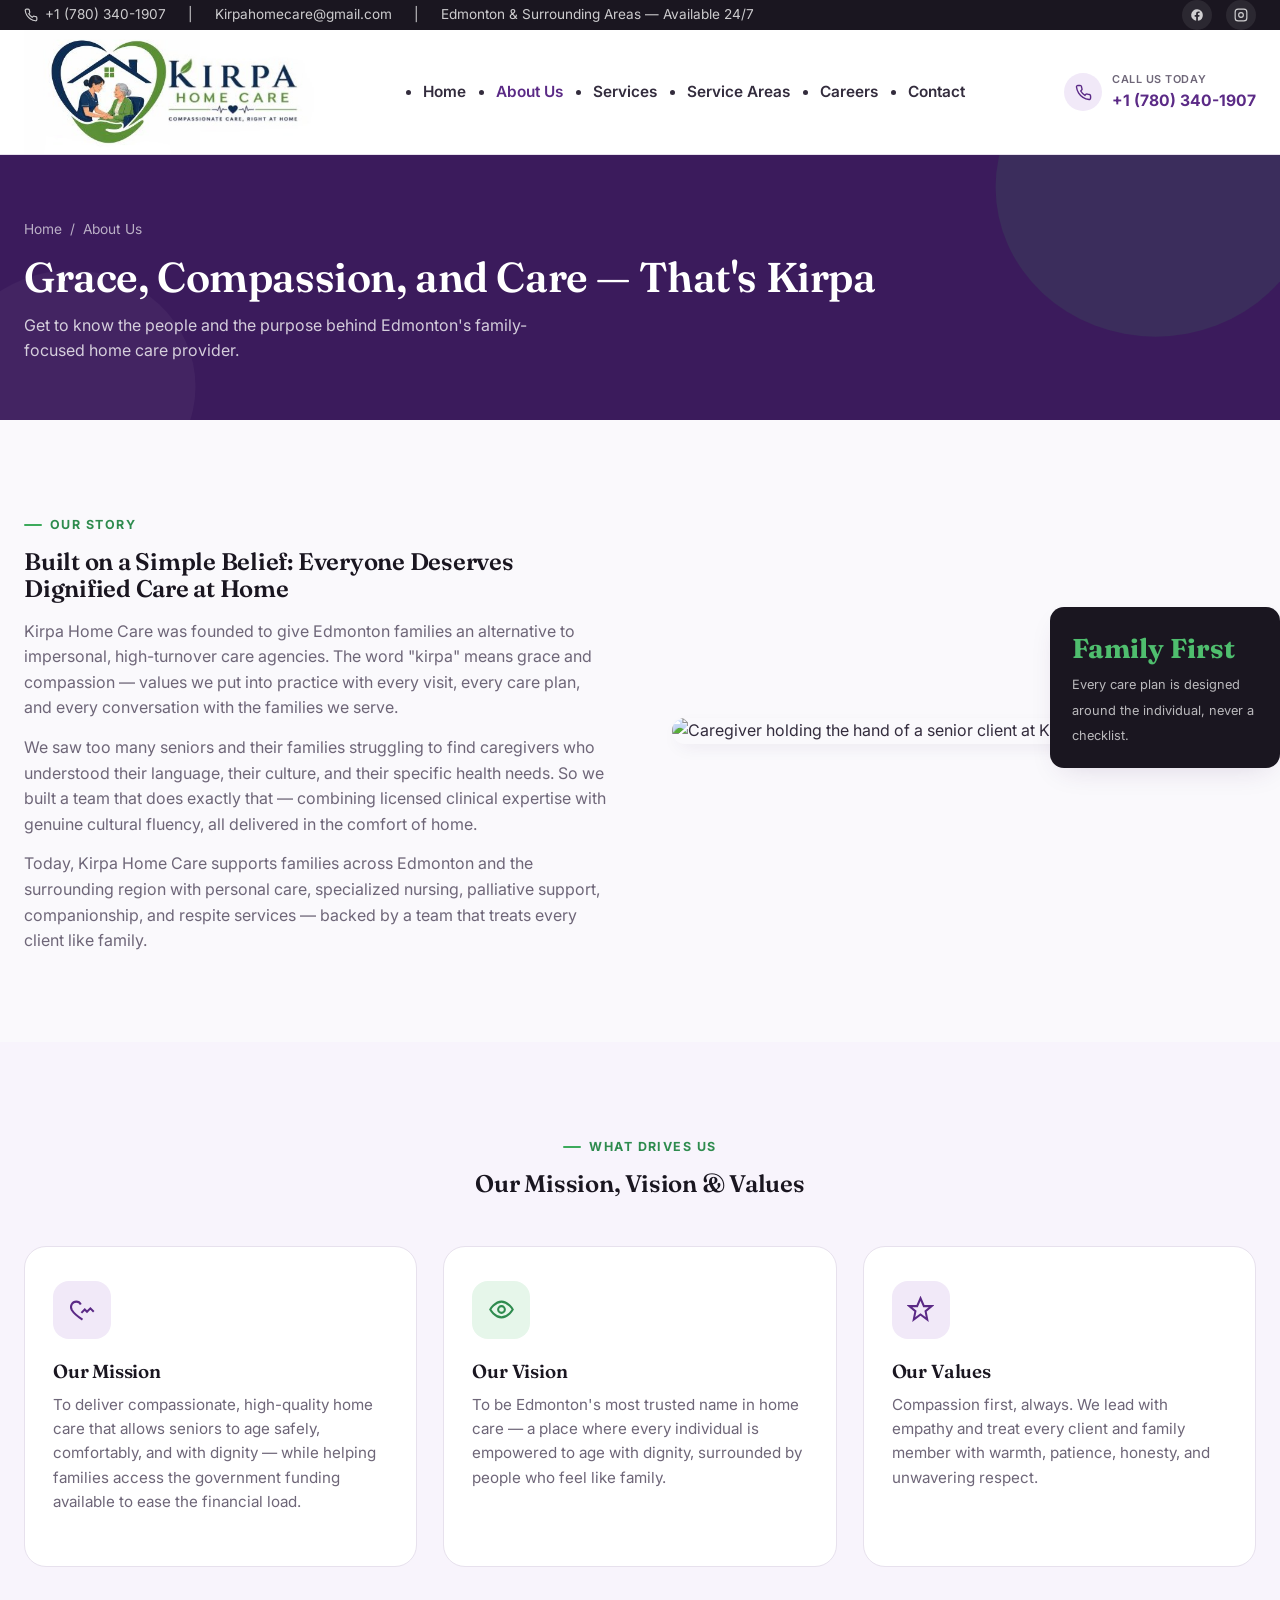
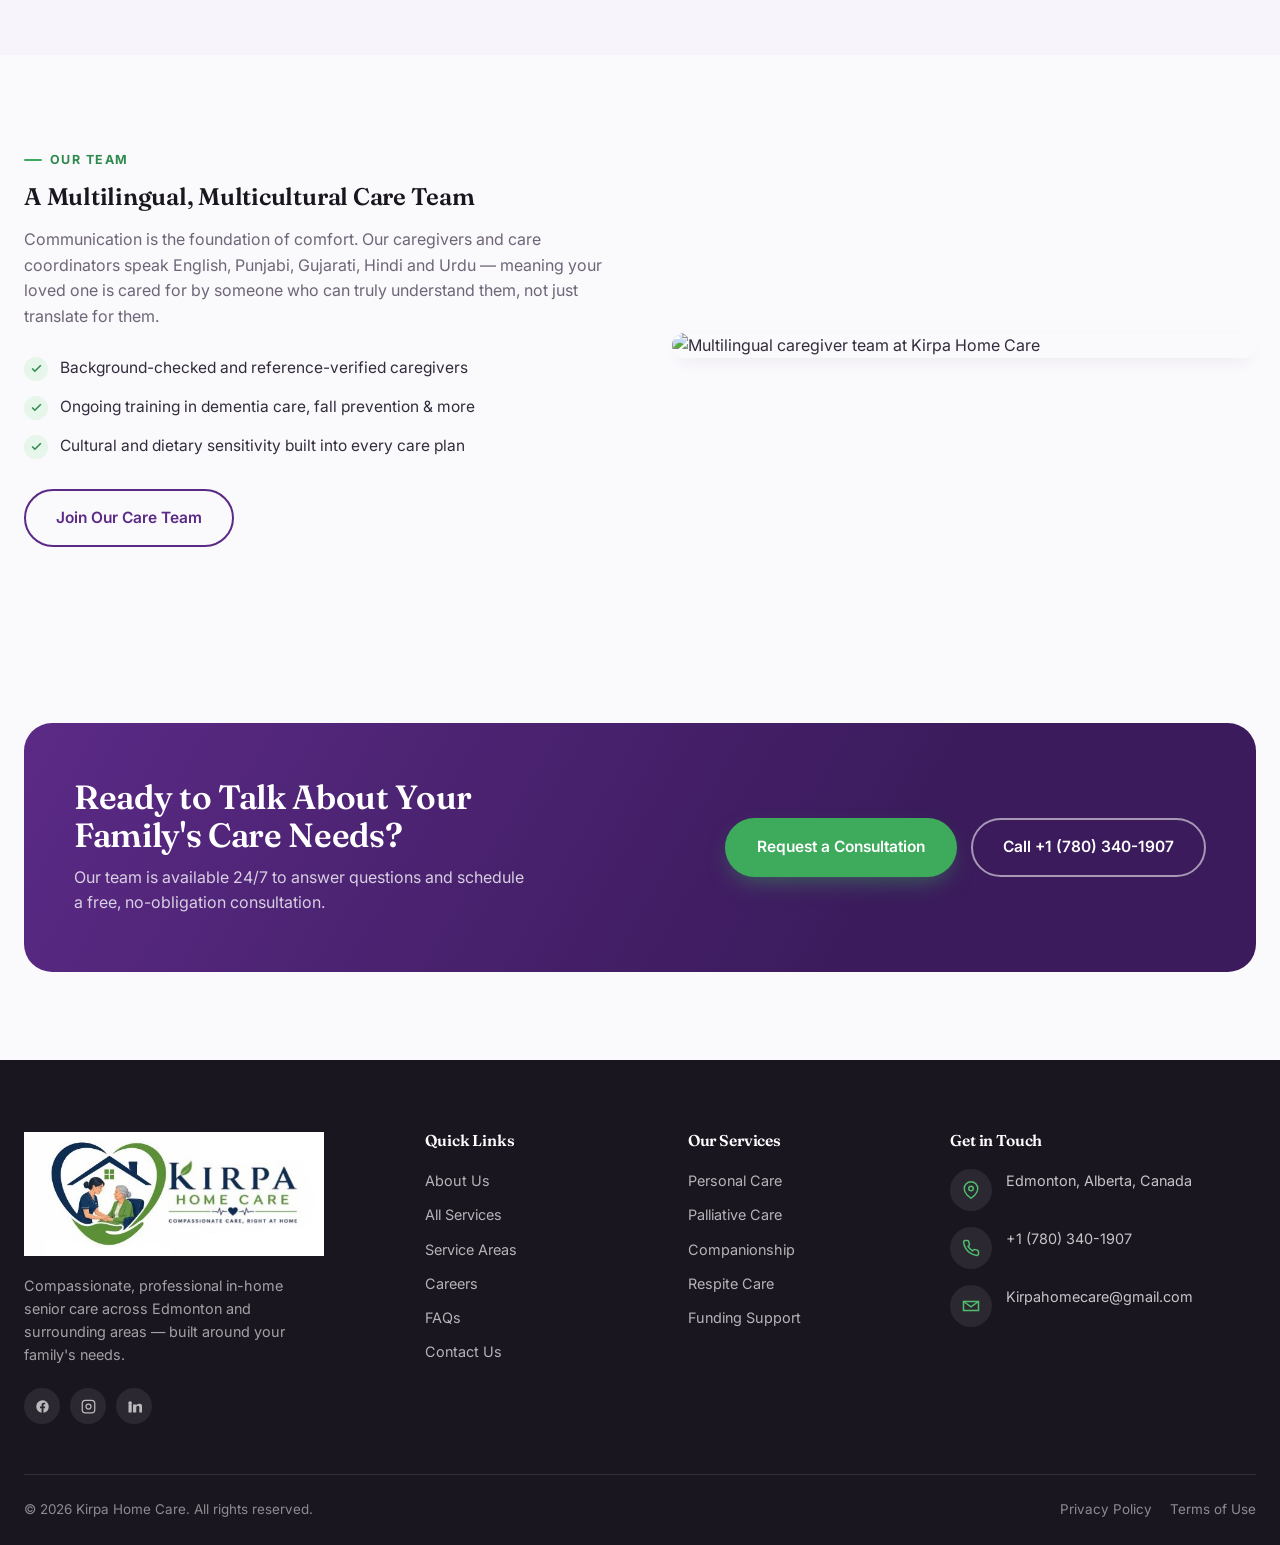
==== about.html @ e78df87a "feat: enhance SEO with Open Graph metadata, schema markup, and site configuration files across all p" ====
<!DOCTYPE html>
<html lang="en">

<head>
  <meta charset="UTF-8">
  <meta name="viewport" content="width=device-width, initial-scale=1.0">
  <title>About Kirpa Home Care | Trusted In-Home Senior Care, Edmonton AB</title>
  <meta name="description"
    content="Learn about Kirpa Home Care's mission, values, and multilingual caregiving team serving Edmonton and area seniors with compassionate, professional in-home care.">
  <link rel="canonical" href="https://www.kirpahomecare.ca/about.html">

  <!-- Open Graph / Facebook -->
  <meta property="og:type" content="website">
  <meta property="og:site_name" content="Kirpa Home Care">
  <meta property="og:locale" content="en_CA">
  <meta property="og:title" content="About Kirpa Home Care | In-Home Senior Care, Edmonton AB">
  <meta property="og:description"
    content="Learn about Kirpa Home Care's mission, values, and multilingual caregiving team serving Edmonton and area seniors with compassionate, professional in-home care.">
  <meta property="og:url" content="https://www.kirpahomecare.ca/about.html">
  <meta property="og:image" content="https://www.kirpahomecare.ca/images/Main-Logo2.jpg">

  <!-- Twitter Card -->
  <meta name="twitter:card" content="summary">
  <meta name="twitter:title" content="About Kirpa Home Care | In-Home Senior Care, Edmonton AB">
  <meta name="twitter:description"
    content="Learn about Kirpa Home Care's mission, values, and multilingual caregiving team serving Edmonton and area seniors with compassionate, professional in-home care.">
  <meta name="twitter:image" content="https://www.kirpahomecare.ca/images/Main-Logo2.jpg">

  <!-- Google Search Console Verification Placeholder:
       <meta name="google-site-verification" content="YOUR_VERIFICATION_CODE"> -->

  <!-- Google Analytics 4 (GA4) Placeholder:
       <script async src="https://www.googletagmanager.com/gtag/js?id=G-XXXXXXXXXX"></script>
       <script>
         window.dataLayer = window.dataLayer || [];
         function gtag(){dataLayer.push(arguments);}
         gtag('js', new Date());
         gtag('config', 'G-XXXXXXXXXX');
       </script> -->

  <link rel="icon" type="image/svg+xml" href="images/logo-mark.svg">
  <link rel="preconnect" href="https://fonts.googleapis.com">
  <link rel="preconnect" href="https://fonts.gstatic.com" crossorigin>
  <link
    href="https://fonts.googleapis.com/css2?family=Fraunces:opsz,wght@9..144,500;9..144,600;9..144,700&family=Inter:wght@400;500;600;700;800&display=swap"
    rel="stylesheet">
  <link rel="stylesheet" href="css/style.css">

  <!-- Schema.org Structured Data: AboutPage & BreadcrumbList -->
  <script type="application/ld+json">
  {
    "@context": "https://schema.org",
    "@graph": [
      {
        "@type": "AboutPage",
        "@id": "https://www.kirpahomecare.ca/about.html#webpage",
        "url": "https://www.kirpahomecare.ca/about.html",
        "name": "About Kirpa Home Care | In-Home Senior Care, Edmonton AB",
        "description": "Learn about Kirpa Home Care's mission, values, and multilingual caregiving team serving Edmonton and area seniors with compassionate, professional in-home care.",
        "isPartOf": {
          "@type": "WebSite",
          "@id": "https://www.kirpahomecare.ca/#website",
          "url": "https://www.kirpahomecare.ca/",
          "name": "Kirpa Home Care"
        },
        "breadcrumb": {
          "@type": "BreadcrumbList",
          "itemListElement": [
            {
              "@type": "ListItem",
              "position": 1,
              "name": "Home",
              "item": "https://www.kirpahomecare.ca/"
            },
            {
              "@type": "ListItem",
              "position": 2,
              "name": "About Us",
              "item": "https://www.kirpahomecare.ca/about.html"
            }
          ]
        }
      },
      {
        "@type": ["HomeHealthCareService", "LocalBusiness"],
        "@id": "https://www.kirpahomecare.ca/#business",
        "name": "Kirpa Home Care",
        "image": "https://www.kirpahomecare.ca/images/Main-Logo2.jpg",
        "telephone": "+1-780-340-1907",
        "email": "Kirpahomecare@gmail.com",
        "url": "https://www.kirpahomecare.ca/",
        "address": {
          "@type": "PostalAddress",
          "addressLocality": "Edmonton",
          "addressRegion": "AB",
          "addressCountry": "CA"
        },
        "areaServed": ["Edmonton","Sherwood Park","St. Albert","Spruce Grove","Leduc","Stony Plain","Beaumont","Fort Saskatchewan"]
      }
    ]
  }
  </script>
</head>

<body>

  <div class="topbar">
    <div class="container">
      <div class="topbar-left">
        <a href="tel:+17803401907"><svg width="14" height="14" viewBox="0 0 24 24" fill="none" stroke="currentColor"
            stroke-width="2">
            <path
              d="M22 16.92v3a2 2 0 01-2.18 2 19.79 19.79 0 01-8.63-3.07 19.5 19.5 0 01-6-6 19.79 19.79 0 01-3.07-8.67A2 2 0 014.11 2h3a2 2 0 012 1.72c.127.96.361 1.903.7 2.81a2 2 0 01-.45 2.11L8.09 9.91a16 16 0 006 6l1.27-1.27a2 2 0 012.11-.45c.907.339 1.85.573 2.81.7A2 2 0 0122 16.92z" />
          </svg>+1 (780) 340-1907</a>
        <span class="sep">|</span>
        <a href="mailto:Kirpahomecare@gmail.com">Kirpahomecare@gmail.com</a>
        <span class="sep">|</span>
        <span>Edmonton &amp; Surrounding Areas — Available 24/7</span>
      </div>
      <div class="topbar-right">
        <a href="#" aria-label="Facebook"><svg width="14" height="14" viewBox="0 0 24 24" fill="currentColor">
            <path
              d="M22 12a10 10 0 10-11.5 9.95v-7.04H8v-2.91h2.5V9.8c0-2.47 1.47-3.83 3.72-3.83 1.08 0 2.21.19 2.21.19v2.43h-1.24c-1.23 0-1.61.76-1.61 1.55v1.86h2.74l-.44 2.91h-2.3v7.04A10 10 0 0022 12z" />
          </svg></a>
        <a href="#" aria-label="Instagram"><svg width="14" height="14" viewBox="0 0 24 24" fill="none"
            stroke="currentColor" stroke-width="2">
            <rect x="2" y="2" width="20" height="20" rx="5" />
            <circle cx="12" cy="12" r="4" />
          </svg></a>
      </div>
    </div>
  </div>

  <header class="site-header">
    <div class="container nav-row">
      <a href="index.html" class="brand">
        <img src="images/Main-Logo2.jpg" alt="Kirpa Home Care logo" class="brand-mark">
        <!-- <span class="brand-text"><span class="name">Kirpa <span>Home Care</span></span><span class="tag">Edmonton, Alberta</span></span> -->
      </a>
      <nav class="nav-main" aria-label="Primary">
        <ul>
          <li><a href="index.html">Home</a></li>
          <li><a href="about.html" class="active">About Us</a></li>
          <li class="has-dropdown">
            <a href="services.html">Services</a>
            <div class="dropdown">
              <a href="service-personal-care.html">Personal Care</a>
              <a href="service-palliative-care.html">Palliative Care</a>
              <a href="service-companionship.html">Companionship Care</a>
              <a href="service-respite-care.html">Respite Care</a>
              <a href="service-funding-support.html">Funding &amp; Subsidy Support</a>
            </div>
          </li>
          <li><a href="service-areas.html">Service Areas</a></li>
          <li><a href="careers.html">Careers</a></li>
          <li><a href="contact.html">Contact</a></li>
        </ul>
      </nav>
      <div class="nav-cta">
        <a href="tel:+17803401907" class="nav-phone"><span class="ico"><svg viewBox="0 0 24 24" fill="none"
              stroke="currentColor" stroke-width="2">
              <path
                d="M22 16.92v3a2 2 0 01-2.18 2 19.79 19.79 0 01-8.63-3.07 19.5 19.5 0 01-6-6 19.79 19.79 0 01-3.07-8.67A2 2 0 014.11 2h3a2 2 0 012 1.72c.127.96.361 1.903.7 2.81a2 2 0 01-.45 2.11L8.09 9.91a16 16 0 006 6l1.27-1.27a2 2 0 012.11-.45c.907.339 1.85.573 2.81.7A2 2 0 0122 16.92z" />
            </svg></span><span class="lbl"><small>Call us today</small>+1 (780) 340-1907</span></a>
        <a href="contact.html" class="btn btn-primary btn-sm">Get Started</a>
        <button class="menu-toggle" aria-label="Open menu"><svg viewBox="0 0 24 24" fill="none" stroke="currentColor"
            stroke-width="2">
            <line x1="3" y1="6" x2="21" y2="6" />
            <line x1="3" y1="12" x2="21" y2="12" />
            <line x1="3" y1="18" x2="21" y2="18" />
          </svg></button>
      </div>
    </div>
  </header>

  <div class="mobile-drawer">
    <div class="panel">
      <div class="drawer-top">
        <img src="images/logo-mark.svg" alt="" style="width:42px;height:42px;">
        <button class="close-btn" aria-label="Close menu"><svg viewBox="0 0 24 24" fill="none" stroke="currentColor"
            stroke-width="2">
            <line x1="18" y1="6" x2="6" y2="18" />
            <line x1="6" y1="6" x2="18" y2="18" />
          </svg></button>
      </div>
      <nav>
        <ul>
          <li><a href="index.html">Home</a></li>
          <li><a href="about.html">About Us</a></li>
          <li><a href="services.html">Services</a></li>
          <li class="sub-list">
            <a href="service-personal-care.html">— Personal Care</a>
            <a href="service-palliative-care.html">— Palliative Care</a>
            <a href="service-companionship.html">— Companionship Care</a>
            <a href="service-respite-care.html">— Respite Care</a>
            <a href="service-funding-support.html">— Funding &amp; Subsidy Support</a>
          </li>
          <li><a href="service-areas.html">Service Areas</a></li>
          <li><a href="careers.html">Careers</a></li>
          <li><a href="contact.html">Contact</a></li>
        </ul>
      </nav>
      <div class="drawer-cta">
        <a href="tel:+17803401907" class="btn btn-primary btn-block">Call +1 (780) 340-1907</a>
        <a href="contact.html" class="btn btn-outline-purple btn-block">Request Care</a>
      </div>
    </div>
  </div>

  <section class="page-header">
    <svg style="position:absolute;inset:0;width:100%;height:100%;z-index:1;" viewBox="0 0 1440 320"
      preserveAspectRatio="none" xmlns="http://www.w3.org/2000/svg">
      <circle cx="1300" cy="40" r="180" fill="#3DAA5C" opacity="0.12" />
      <circle cx="80" cy="280" r="140" fill="#FFFFFF" opacity="0.04" />
    </svg>
    <div class="container">
      <div class="breadcrumb"><a href="index.html">Home</a><span>/</span><span>About Us</span></div>
      <h1>Grace, Compassion, and Care — That's Kirpa</h1>
      <p>Get to know the people and the purpose behind Edmonton's family-focused home care provider.</p>
    </div>
  </section>

  <section>
    <div class="container">
      <div class="split">
        <div class="reveal">
          <span class="eyebrow">Our Story</span>
          <h2>Built on a Simple Belief: Everyone Deserves Dignified Care at Home</h2>
          <p style="color:var(--ink-500); margin-top:16px;">Kirpa Home Care was founded to give Edmonton families an
            alternative to impersonal, high-turnover care agencies. The word "kirpa" means grace and compassion — values
            we put into practice with every visit, every care plan, and every conversation with the families we serve.
          </p>
          <p style="color:var(--ink-500); margin-top:14px;">We saw too many seniors and their families struggling to
            find caregivers who understood their language, their culture, and their specific health needs. So we built a
            team that does exactly that — combining licensed clinical expertise with genuine cultural fluency, all
            delivered in the comfort of home.</p>
          <p style="color:var(--ink-500); margin-top:14px;">Today, Kirpa Home Care supports families across Edmonton and
            the surrounding region with personal care, specialized nursing, palliative support, companionship, and
            respite services — backed by a team that treats every client like family.</p>
        </div>
        <div class="split-art reveal">
          <img src="https://images.unsplash.com/photo-1739932885175-5fdaa1bd5989?q=80&w=900&auto=format&fit=crop"
            alt="Caregiver holding the hand of a senior client at Kirpa Home Care">
          <div class="float-card">
            <strong>Family First</strong>
            <span>Every care plan is designed around the individual, never a checklist.</span>
          </div>
        </div>
      </div>
    </div>
  </section>

  <section class="bg-light">
    <div class="container">
      <div class="section-head center reveal">
        <span class="eyebrow" style="justify-content:center;">What Drives Us</span>
        <h2>Our Mission, Vision &amp; Values</h2>
      </div>
      <div class="services-grid">
        <div class="service-card reveal">
          <div class="icon-wrap"><svg viewBox="0 0 24 24" fill="none" stroke="currentColor" stroke-width="1.8">
              <path d="M12 21s-7-4.35-9.5-8.5C.5 8.5 3 5 6.5 5c2 0 3.5 1.5 4 2.5" />
              <path d="M22 14l-3-3-3 3-2-2-3 3" />
            </svg></div>
          <h3>Our Mission</h3>
          <p>To deliver compassionate, high-quality home care that allows seniors to age safely, comfortably, and with
            dignity — while helping families access the government funding available to ease the financial load.</p>
        </div>
        <div class="service-card reveal">
          <div class="icon-wrap"><svg viewBox="0 0 24 24" fill="none" stroke="currentColor" stroke-width="1.8">
              <circle cx="12" cy="12" r="3" />
              <path d="M2 12s4-7 10-7 10 7 10 7-4 7-10 7-10-7-10-7z" />
            </svg></div>
          <h3>Our Vision</h3>
          <p>To be Edmonton's most trusted name in home care — a place where every individual is empowered to age with
            dignity, surrounded by people who feel like family.</p>
        </div>
        <div class="service-card reveal">
          <div class="icon-wrap"><svg viewBox="0 0 24 24" fill="none" stroke="currentColor" stroke-width="1.8">
              <path d="M12 2l3 7h7l-5.5 4.5L18 21l-6-4.5L6 21l1.5-7.5L2 9h7z" />
            </svg></div>
          <h3>Our Values</h3>
          <p>Compassion first, always. We lead with empathy and treat every client and family member with warmth,
            patience, honesty, and unwavering respect.</p>
        </div>
      </div>
    </div>
  </section>

  <section>
    <div class="container">
      <div class="split reverse">
        <div class="split-art reveal">
          <img src="https://images.unsplash.com/photo-1576091160550-2173dba999ef?q=80&w=900&auto=format&fit=crop"
            alt="Multilingual caregiver team at Kirpa Home Care">
        </div>
        <div class="reveal">
          <span class="eyebrow">Our Team</span>
          <h2>A Multilingual, Multicultural Care Team</h2>
          <p style="color:var(--ink-500); margin-top:16px;">Communication is the foundation of comfort. Our caregivers
            and care coordinators speak English, Punjabi, Gujarati, Hindi and Urdu — meaning your loved one is cared for
            by
            someone who can truly understand them, not just translate for them.</p>
          <ul class="check-list">
            <li><span class="tick"><svg viewBox="0 0 24 24" fill="none" stroke="currentColor" stroke-width="3">
                  <polyline points="20 6 9 17 4 12" />
                </svg></span>Background-checked and reference-verified caregivers</li>
            <li><span class="tick"><svg viewBox="0 0 24 24" fill="none" stroke="currentColor" stroke-width="3">
                  <polyline points="20 6 9 17 4 12" />
                </svg></span>Ongoing training in dementia care, fall prevention &amp; more</li>
            <li><span class="tick"><svg viewBox="0 0 24 24" fill="none" stroke="currentColor" stroke-width="3">
                  <polyline points="20 6 9 17 4 12" />
                </svg></span>Cultural and dietary sensitivity built into every care plan</li>
          </ul>
          <a href="careers.html" class="btn btn-outline-purple">Join Our Care Team</a>
        </div>
      </div>
    </div>
  </section>

  <section>
    <div class="container">
      <div class="cta-banner reveal">
        <div>
          <h2>Ready to Talk About Your Family's Care Needs?</h2>
          <p>Our team is available 24/7 to answer questions and schedule a free, no-obligation consultation.</p>
        </div>
        <div class="cta-actions">
          <a href="contact.html" class="btn btn-primary">Request a Consultation</a>
          <a href="tel:+17803401907" class="btn btn-secondary">Call +1 (780) 340-1907</a>
        </div>
      </div>
    </div>
  </section>

  <footer class="site-footer">
    <div class="container">
      <div class="footer-top">
        <div class="footer-brand">
          <a href="index.html" class="brand">
            <img src="images/Main-Logo2.jpg" alt="Kirpa Home Care logo" class="brand-mark">
            <!--<span class="brand-text">
              <span class="name">Kirpa Home Care</span>
              <span class="tag">Edmonton, Alberta</span>
            </span>-->
          </a>
          <p>Compassionate, professional in-home senior care across Edmonton and surrounding areas — built around your
            family's needs.</p>
          <div class="footer-social">
            <a href="#" aria-label="Facebook"><svg viewBox="0 0 24 24" fill="currentColor">
                <path
                  d="M22 12a10 10 0 10-11.5 9.95v-7.04H8v-2.91h2.5V9.8c0-2.47 1.47-3.83 3.72-3.83 1.08 0 2.21.19 2.21.19v2.43h-1.24c-1.23 0-1.61.76-1.61 1.55v1.86h2.74l-.44 2.91h-2.3v7.04A10 10 0 0022 12z" />
              </svg></a>
            <a href="#" aria-label="Instagram"><svg viewBox="0 0 24 24" fill="none" stroke="currentColor"
                stroke-width="2">
                <rect x="2" y="2" width="20" height="20" rx="5" />
                <circle cx="12" cy="12" r="4" />
              </svg></a>
            <a href="#" aria-label="LinkedIn"><svg viewBox="0 0 24 24" fill="currentColor">
                <path
                  d="M4.98 3.5C3.34 3.5 2 4.84 2 6.48c0 1.63 1.34 2.97 2.98 2.97 1.65 0 2.98-1.34 2.98-2.97C7.96 4.84 6.63 3.5 4.98 3.5zM2.4 21.5h5.16V8.98H2.4V21.5zM9.66 8.98v12.52h5.16v-6.94c0-1.83.35-3.6 2.62-3.6 2.24 0 2.27 2.1 2.27 3.71v6.83H25V14.1c0-4.48-2.4-6.57-5.62-6.57-2.59 0-3.75 1.43-4.4 2.43h-.06V8.98H9.66z" />
              </svg></a>
          </div>
        </div>
        <div>
          <h4>Quick Links</h4>
          <div class="footer-links">
            <a href="about.html">About Us</a>
            <a href="services.html">All Services</a>
            <a href="service-areas.html">Service Areas</a>
            <a href="careers.html">Careers</a>
            <a href="faq.html">FAQs</a>
            <a href="contact.html">Contact Us</a>
          </div>
        </div>
        <div>
          <h4>Our Services</h4>
          <div class="footer-links">
            <a href="service-personal-care.html">Personal Care</a>
            <a href="service-palliative-care.html">Palliative Care</a>
            <a href="service-companionship.html">Companionship</a>
            <a href="service-respite-care.html">Respite Care</a>
            <a href="service-funding-support.html">Funding Support</a>
          </div>
        </div>
        <div class="footer-contact">
          <h4>Get in Touch</h4>
          <div class="contact-row"><span class="icon-circle"><svg viewBox="0 0 24 24" fill="none" stroke="currentColor"
                stroke-width="2">
                <path d="M21 10c0 7-9 13-9 13s-9-6-9-13a9 9 0 0118 0z" />
                <circle cx="12" cy="10" r="3" />
              </svg></span><span>Edmonton, Alberta, Canada</span></div>
          <div class="contact-row"><span class="icon-circle"><svg viewBox="0 0 24 24" fill="none" stroke="currentColor"
                stroke-width="2">
                <path
                  d="M22 16.92v3a2 2 0 01-2.18 2 19.79 19.79 0 01-8.63-3.07 19.5 19.5 0 01-6-6 19.79 19.79 0 01-3.07-8.67A2 2 0 014.11 2h3a2 2 0 012 1.72c.127.96.361 1.903.7 2.81a2 2 0 01-.45 2.11L8.09 9.91a16 16 0 006 6l1.27-1.27a2 2 0 012.11-.45c.907.339 1.85.573 2.81.7A2 2 0 0122 16.92z" />
              </svg></span><a href="tel:+17803401907">+1 (780) 340-1907</a></div>
          <div class="contact-row"><span class="icon-circle"><svg viewBox="0 0 24 24" fill="none" stroke="currentColor"
                stroke-width="2">
                <path d="M22 6l-10 7L2 6" />
                <path d="M2 6h20v12H2z" />
              </svg></span><a href="mailto:Kirpahomecare@gmail.com">Kirpahomecare@gmail.com</a></div>
        </div>
      </div>
      <div class="footer-bottom">
        <span>&copy; <span id="year">2026</span> Kirpa Home Care. All rights reserved.</span>
        <div class="footer-legal"><a href="privacy-policy.html">Privacy Policy</a><a href="terms.html">Terms of Use</a>
        </div>
      </div>
    </div>
  </footer>

  <a href="tel:+17803401907" class="mobile-call-bar"><svg viewBox="0 0 24 24" fill="none" stroke="currentColor"
      stroke-width="2">
      <path
        d="M22 16.92v3a2 2 0 01-2.18 2 19.79 19.79 0 01-8.63-3.07 19.5 19.5 0 01-6-6 19.79 19.79 0 01-3.07-8.67A2 2 0 014.11 2h3a2 2 0 012 1.72c.127.96.361 1.903.7 2.81a2 2 0 01-.45 2.11L8.09 9.91a16 16 0 006 6l1.27-1.27a2 2 0 012.11-.45c.907.339 1.85.573 2.81.7A2 2 0 0122 16.92z" />
    </svg>Call Now: +1 (780) 340-1907</a>

  <script src="js/main.js"></script>
</body>

</html>
---- css/style.css ----
/* =========================================================
   KIRPA HOME CARE — Stylesheet
   Brand: Purple / Green / Black / White
   Display face: Fraunces (warm serif) | Body: Inter
   ========================================================= */

:root{
  /* Brand colors */
  --purple-900:#3B1B5C;
  --purple-700:#5B2A86;
  --purple-600:#6E3AA0;
  --purple-100:#F1E9F8;
  --purple-50:#F8F4FC;

  --green-700:#2E8B4E;
  --green-600:#3DAA5C;
  --green-500:#4FBE6E;
  --green-100:#E6F6EA;

  --ink-900:#1A1620;
  --ink-700:#332C3D;
  --ink-500:#6E6678;
  --ink-300:#A39CAE;

  --white:#FFFFFF;
  --off-white:#FAF9FC;
  --line:#E7E1ED;

  --radius-lg:22px;
  --radius-md:14px;
  --radius-sm:8px;

  --shadow-soft:0 10px 30px -12px rgba(59,27,92,0.18);
  --shadow-card:0 6px 20px -8px rgba(59,27,92,0.14);

  --maxw:1180px;
}

/* ---------- Reset ---------- */
*,*::before,*::after{box-sizing:border-box;}
html{scroll-behavior:smooth;}
body{margin:0;}
img{max-width:100%;display:block;}
a{color:inherit;text-decoration:none;}
ul{margin:0;padding:0;}
button{font-family:inherit;cursor:pointer;}
h1,h2,h3,h4,p{margin:0;}

/* ---------- Base ---------- */
body{
  font-family:'Inter',system-ui,-apple-system,sans-serif;
  color:var(--ink-700);
  background:var(--off-white);
  -webkit-font-smoothing:antialiased;
  line-height:1.6;
}

h1,h2,h3,h4,.font-display{
  font-family:'Fraunces',Georgia,serif;
  color:var(--ink-900);
  font-weight:600;
  letter-spacing:-0.01em;
  line-height:1.12;
}

.eyebrow{
  display:inline-flex;
  align-items:center;
  gap:8px;
  font-size:0.78rem;
  font-weight:700;
  letter-spacing:0.12em;
  text-transform:uppercase;
  color:var(--green-700);
  margin-bottom:14px;
}
.eyebrow::before{
  content:"";
  width:18px;height:2px;
  background:var(--green-600);
  border-radius:2px;
}

.container{
  /* max-width:var(--maxw); */
  margin:0 auto;
  padding:0 24px !important;
}

section{padding:88px 0;}
@media (max-width:768px){ section{padding:60px 0;} }

.section-head{
  max-width:640px;
  margin-bottom:48px;
}
.section-head.center{margin-inline:auto;text-align:center;}

a:focus-visible,button:focus-visible,input:focus-visible,textarea:focus-visible,select:focus-visible{
  outline:3px solid var(--green-500);
  outline-offset:2px;
}

@media (prefers-reduced-motion: reduce){
  *{animation-duration:0.001ms !important; animation-iteration-count:1 !important; transition-duration:0.001ms !important; scroll-behavior:auto !important;}
}

/* ---------- Buttons ---------- */
.btn{
  display:inline-flex;
  align-items:center;
  justify-content:center;
  gap:10px;
  padding:15px 30px;
  border-radius:999px;
  font-weight:600;
  font-size:0.97rem;
  border:2px solid transparent;
  transition:transform .18s ease, box-shadow .18s ease, background .18s ease, color .18s ease;
  white-space:nowrap;
}
.btn-primary{
  background:var(--green-600);
  color:var(--white);
  box-shadow:0 10px 24px -8px rgba(61,170,92,0.55);
}
.nav-cta .btn-primary {
   display: none;
}
.btn-primary:hover{background:var(--green-700); transform:translateY(-2px);}
.btn-secondary{
  background:transparent;
  border-color:rgba(255,255,255,0.55);
  color:var(--white);
}
.btn-secondary:hover{background:rgba(255,255,255,0.12); border-color:var(--white);}
.btn-outline-purple{
  background:transparent;
  border-color:var(--purple-700);
  color:var(--purple-700);
}
.btn-outline-purple:hover{background:var(--purple-700); color:var(--white);}
.btn-dark{
  background:var(--ink-900);
  color:var(--white);
}
.btn-dark:hover{background:var(--purple-900);}
.btn-block{width:100%;}
.btn-sm{padding:10px 20px;font-size:0.88rem;}

/* ---------- Top utility bar ---------- */
.topbar{
  background:var(--ink-900);
  color:rgba(255,255,255,0.78);
  font-size:0.85rem;
}
.topbar .container{
  display:flex;
  align-items:center;
  justify-content:space-between;
  padding-top:9px;
  padding-bottom:9px;
  gap:16px;
}
.topbar-left{display:flex;gap:22px;align-items:center;flex-wrap:wrap;}
.topbar-left a{display:inline-flex;align-items:center;gap:7px;}
.topbar-left a:hover{color:var(--green-500);}
.topbar-right{display:flex;gap:14px;align-items:center;}
.topbar-right a{
  width:30px;height:30px;border-radius:50%;
  background:rgba(255,255,255,0.08);
  display:flex;align-items:center;justify-content:center;
  transition:background .18s ease;
}
.topbar-right a:hover{background:var(--green-600);}
.topbar-right svg{width:14px;height:14px;}
@media (max-width:760px){
  .topbar-left span.sep{display:none;}
  .topbar .container{flex-wrap:wrap; justify-content:center; text-align:center;}
}

/* ---------- Header / Nav ---------- */
.site-header{
  background:var(--white);
  position:sticky;
  top:0;
  z-index:500;
  box-shadow:0 1px 0 var(--line);
}
.nav-row{
  display:flex;
  align-items:center;
  justify-content:space-between;
  padding:14px 0;
  gap:24px;
}
.brand{
  display:flex;
  align-items:center;
  gap:11px;
}
.brand-mark{width:300px;height:auto;flex-shrink:0;}
@media (max-width:680px){
.brand-mark{width:180px;height:auto;flex-shrink:0;}
}
.brand-text{display:flex; flex-direction:column; line-height:1.1;}
.brand-text .name{
  font-family:'Fraunces',serif;
  font-weight:700;
  font-size:1.32rem;
  color:var(--ink-900);
}
.brand-text .name span{color:var(--green-600);}
.brand-text .tag{
  font-size:0.66rem;
  letter-spacing:0.1em;
  text-transform:uppercase;
  color:var(--ink-500);
  font-weight:600;
}

.nav-main{display:flex; align-items:center; gap:34px;}
.nav-main ul{display:flex; gap:30px; align-items:center;}
.nav-main a{
  font-weight:600;
  font-size:0.96rem;
  color:var(--ink-700);
  position:relative;
  padding:6px 0;
}
.nav-main a:hover, .nav-main a.active{color:var(--purple-700);}
.nav-main li.has-dropdown{position:relative;}
.dropdown{
  position:absolute;
  top:calc(100% + 14px);
  left:-18px;
  background:var(--white);
  border-radius:var(--radius-md);
  box-shadow:var(--shadow-soft);
  border:1px solid var(--line);
  min-width:240px;
  padding:10px;
  opacity:0;
  visibility:hidden;
  transform:translateY(8px);
  transition:opacity .18s ease, transform .18s ease, visibility .18s ease;
}
li.has-dropdown:hover .dropdown,
li.has-dropdown:focus-within .dropdown{
  opacity:1; visibility:visible; transform:translateY(0);
}
.dropdown a{
  display:block;
  padding:10px 12px;
  border-radius:8px;
  font-weight:500;
  font-size:0.92rem;
}
.dropdown a:hover{background:var(--purple-50); color:var(--purple-700);}

.nav-cta{display:flex; align-items:center; gap:14px;}
.nav-phone{
  display:flex; align-items:center; gap:10px;
  font-weight:700; color:var(--purple-700);
  font-size:0.98rem;
}
.nav-phone .ico{
  width:38px;height:38px;border-radius:50%;
  background:var(--purple-100);
  display:flex;align-items:center;justify-content:center;
  flex-shrink:0;
}
.nav-phone .ico svg{width:17px;height:17px;color:var(--purple-700);}
.nav-phone small{display:block;font-size:0.68rem;color:var(--ink-500);font-weight:600;text-transform:uppercase;letter-spacing:.05em;}

.menu-toggle{
  display:none;
  width:44px;height:44px;
  border:1px solid var(--line);
  border-radius:10px;
  background:var(--white);
  align-items:center;justify-content:center;
}
.menu-toggle svg{width:20px;height:20px;}

@media (max-width:1080px){
  .nav-main{display:none;}
  .nav-phone span.lbl{display:none;}
  .menu-toggle{display:flex;}
}
@media (max-width:480px){
  .nav-phone{display:none;}
}

/* Mobile drawer */
.mobile-drawer{
  position:fixed; inset:0;
  background:rgba(26,22,32,0.55);
  z-index:900;
  opacity:0; visibility:hidden;
  transition:opacity .2s ease, visibility .2s ease;
}
.mobile-drawer.open{opacity:1; visibility:visible;}
.mobile-drawer .panel{
  position:absolute; top:0; right:0;
  width:min(82vw,340px); height:100%;
  background:var(--white);
  padding:26px 22px;
  transform:translateX(100%);
  transition:transform .25s ease;
  overflow-y:auto;
}
.mobile-drawer.open .panel{transform:translateX(0);}
.mobile-drawer .drawer-top{display:flex;justify-content:space-between;align-items:center;margin-bottom:26px;}
.mobile-drawer .close-btn{width:38px;height:38px;border-radius:50%;background:var(--purple-50);display:flex;align-items:center;justify-content:center;border:none;}
.mobile-drawer .close-btn svg{width:16px;height:16px;}
.mobile-drawer nav ul{display:flex;flex-direction:column;gap:4px;}
.mobile-drawer nav a{
  display:block;padding:13px 6px;font-weight:600;font-size:1.02rem;
  border-bottom:1px solid var(--line);color:var(--ink-700);
}
.mobile-drawer .sub-list{padding-left:14px;display:flex;flex-direction:column;}
.mobile-drawer .sub-list a{font-weight:500;font-size:0.92rem;color:var(--ink-500);border-bottom:none;padding:9px 6px;}
.mobile-drawer .drawer-cta{margin-top:22px;display:flex;flex-direction:column;gap:10px;}

/* ---------- Hero ---------- */
.hero{
  position:relative;
  background:var(--purple-900);
  overflow:hidden;
  padding:0;
}
.hero-swoosh{
  position:absolute; inset:0;
  width:100%; height:100%;
  z-index:0;
}
.hero-inner{
  position:relative;
  z-index:2;
  display:grid;
  grid-template-columns:1.05fr 0.95fr;
  gap:50px;
  align-items:center;
  padding:96px 0 80px;
}
.hero-copy {
   padding: 15px;
}
.hero-copy .eyebrow{color:var(--green-500);}
.hero-copy .eyebrow::before{background:var(--green-500);}
.hero-copy h1{
  color:var(--white);
  font-size:clamp(2.3rem,4vw,3.4rem);
  margin-bottom:22px;
}
.hero-copy h1 em{
  font-style:normal;
  color:var(--green-500);
}
.hero-copy p.lead{
  color:rgba(255,255,255,0.82);
  font-size:1.12rem;
  max-width:520px;
  margin-bottom:32px;
}
.hero-actions{display:flex; gap:16px; flex-wrap:wrap; margin-bottom:42px;}

.hero-stats{
  display:flex;
  gap:34px;
  flex-wrap:wrap;
  padding-top:30px;
  border-top:1px solid rgba(255,255,255,0.18);
}
.hero-stats .stat strong{
  display:block;
  font-family:'Fraunces',serif;
  font-size:1.9rem;
  color:var(--white);
  line-height:1;
}
.hero-stats .stat span{
  font-size:0.82rem;
  color:rgba(255,255,255,0.65);
  font-weight:500;
}

.hero-art{
  position:relative;
}
.hero-art .frame{
  position:relative;
  border-radius:28px;
  overflow:hidden;
  box-shadow:0 30px 60px -20px rgba(0,0,0,0.5);
  aspect-ratio:4/4.6;
}
.hero-art .frame img{width:100%;height:100%;object-fit:cover;}
.hero-badge{
  position:absolute;
  bottom:0px;
  left:14px;
  background:var(--white);
  border-radius:var(--radius-md) var(--radius-md) 0 0;
  padding:16px 20px;
  box-shadow:var(--shadow-soft);
  display:flex;
  gap:13px;
  align-items:center;
  max-width:230px;
  z-index:3;
}
.hero-badge .icon-circle{
  width:46px;height:46px;border-radius:50%;
  background:var(--green-100);
  display:flex;align-items:center;justify-content:center;
  flex-shrink:0;
}
.hero-badge svg{width:22px;height:22px;color:var(--green-700);}
.hero-badge strong{display:block;font-size:0.95rem;color:var(--ink-900);font-family:'Fraunces',serif;}
.hero-badge span{font-size:0.78rem;color:var(--ink-500);}

.hero-tag-top{
  position:absolute;
  top:0px;
  right:14px;
  background:var(--green-600);
  color:var(--white);
  padding:12px 16px;
  border-radius:0 0 var(--radius-md) var(--radius-md);
  box-shadow:var(--shadow-soft);
  font-size:0.85rem;
  font-weight:700;
  max-width:190px;
  line-height:1.3;
  z-index:3;
}

@media (max-width:980px){
  .hero-inner{grid-template-columns:1fr; padding:30px 15px 25px;}
  .hero-art{order:-1; max-width:380px; margin:0 auto 30px;}
  .hero-badge{left:12px; bottom:0px;}
  .hero-tag-top{top:0px; right:12px;}
}

/* ---------- Trust strip ---------- */
.trust-strip{
  background:var(--white);
  border-bottom:1px solid var(--line);
  padding:26px 0;
}
.trust-strip .container{
  display:flex;
  align-items:center;
  justify-content:space-between;
  gap:24px;
  flex-wrap:wrap;
}
.trust-item{
  display:flex;
  align-items:center;
  gap:11px;
  font-size:0.92rem;
  font-weight:600;
  color:var(--ink-700);
}
.trust-item .icon-circle{
  width:38px;height:38px;border-radius:50%;
  background:var(--purple-50);
  display:flex;align-items:center;justify-content:center;
}
.trust-item svg{width:18px;height:18px;color:var(--purple-700);}

/* ---------- Services grid ---------- */
.services-grid{
  display:grid;
  grid-template-columns:repeat(3,1fr);
  gap:26px;
}
@media (max-width:900px){ .services-grid{grid-template-columns:repeat(2,1fr);} }
@media (max-width:620px){ .services-grid{grid-template-columns:1fr;} }

.service-card{
  background:var(--white);
  border:1px solid var(--line);
  border-radius:var(--radius-lg);
  padding:34px 28px;
  transition:transform .2s ease, box-shadow .2s ease, border-color .2s ease;
  display:flex;
  flex-direction:column;
}
.service-card:hover{
  transform:translateY(-6px);
  box-shadow:var(--shadow-card);
  border-color:transparent;
}
.service-card .icon-wrap{
  width:58px;height:58px;
  border-radius:16px;
  background:var(--purple-100);
  display:flex;align-items:center;justify-content:center;
  margin-bottom:22px;
  transition:background .2s ease;
}
.service-card:nth-child(3n+2) .icon-wrap{background:var(--green-100);}
.service-card .icon-wrap svg{width:27px;height:27px;color:var(--purple-700);}
.service-card:nth-child(3n+2) .icon-wrap svg{color:var(--green-700);}
.service-card h3{font-size:1.18rem; margin-bottom:11px;}
.service-card p{color:var(--ink-500); font-size:0.95rem; flex-grow:1; margin-bottom:18px;}
.service-card .more{
  font-weight:700; font-size:0.88rem; color:var(--purple-700);
  display:inline-flex; align-items:center; gap:6px;
}
.service-card .more svg{width:14px;height:14px; transition:transform .18s ease;}
.service-card:hover .more svg{transform:translateX(4px);}

/* ---------- Split / About sections ---------- */
.split{
  display:grid;
  grid-template-columns:1fr 1fr;
  gap:64px;
  align-items:center;
}
.split.reverse .split-art{order:2;}
@media (max-width:900px){
  .split{grid-template-columns:1fr; gap:36px;}
  .split.reverse .split-art{order:0;}
}
.split-art{position:relative;}
.split-art img{border-radius:var(--radius-lg); box-shadow:var(--shadow-card);}
.split-art .float-card{
  position:absolute;
  bottom:-24px;
  right:-24px;
  background:var(--ink-900);
  color:var(--white);
  border-radius:var(--radius-md);
  padding:20px 22px;
  max-width:230px;
  box-shadow:var(--shadow-soft);
}
.split-art .float-card strong{
  font-family:'Fraunces',serif; font-size:1.7rem; color:var(--green-500); display:block;
}
.split-art .float-card span{font-size:0.8rem; color:rgba(255,255,255,0.7);}
@media (max-width:560px){ .split-art .float-card{position:static; margin-top:16px; max-width:none;} }

.check-list{display:flex; flex-direction:column; gap:14px; margin:26px 0 30px;}
.check-list li{display:flex; gap:12px; align-items:flex-start; font-size:0.97rem; color:var(--ink-700);}
.check-list .tick{
  width:24px;height:24px;border-radius:50%;
  background:var(--green-100); color:var(--green-700);
  display:flex;align-items:center;justify-content:center;
  flex-shrink:0; margin-top:1px;
}
.check-list svg{width:13px;height:13px;}

/* ---------- Process steps ---------- */
.process-wrap{
  background:var(--purple-900);
  position:relative;
  overflow:hidden;
  color:var(--white);
}
.process-wrap .section-head h2{color:var(--white);}
.process-wrap .section-head p{color:rgba(255,255,255,0.72);}
.process-grid{
  display:grid;
  grid-template-columns:repeat(4,1fr);
  gap:24px;
}
@media (max-width:980px){ .process-grid{grid-template-columns:repeat(2,1fr);} }
@media (max-width:560px){ .process-grid{grid-template-columns:1fr;} }
.process-step{
  background:rgba(255,255,255,0.06);
  border:1px solid rgba(255,255,255,0.12);
  border-radius:var(--radius-lg);
  padding:30px 26px;
  position:relative;
}
.process-step .num{
  font-family:'Fraunces',serif;
  font-size:0.85rem;
  font-weight:700;
  color:var(--green-500);
  letter-spacing:.05em;
  margin-bottom:16px;
  display:block;
}
.process-step h3{color:var(--white); font-size:1.1rem; margin-bottom:9px;}
.process-step p{color:rgba(255,255,255,0.68); font-size:0.92rem;}

/* ---------- Service area ---------- */
.area-wrap{
  display:grid;
  grid-template-columns:1fr 1fr;
  gap:50px;
  align-items:start;
}
@media (max-width:900px){ .area-wrap{grid-template-columns:1fr;} }
.area-list{
  display:grid;
  grid-template-columns:1fr 1fr;
  gap:14px 28px;
}
@media (max-width:480px){ .area-list{grid-template-columns:1fr;} }
.area-list li{
  display:flex; align-items:center; gap:10px;
  font-weight:600; font-size:0.96rem;
  padding:10px 0;
  border-bottom:1px dashed var(--line);
}
.area-list svg{width:16px;height:16px;color:var(--green-600); flex-shrink:0;}
.area-map-card{
  background:var(--white);
  border-radius:var(--radius-lg);
  border:1px solid var(--line);
  padding:8px;
  box-shadow:var(--shadow-card);
}
.area-map-card iframe{
  width:100%; height:380px; border-radius:16px; border:none; display:block;
}

/* ---------- Testimonials ---------- */
.testi-wrap{background:var(--purple-50);}
.testi-track{
  display:grid;
  grid-template-columns:repeat(3,1fr);
  gap:24px;
}
@media (max-width:980px){ .testi-track{grid-template-columns:repeat(2,1fr);} }
@media (max-width:680px){ .testi-track{grid-template-columns:1fr;} }
.testi-card{
  background:var(--white);
  border-radius:var(--radius-lg);
  padding:30px 28px;
  box-shadow:var(--shadow-card);
}
.testi-stars{display:flex; gap:3px; margin-bottom:16px;}
.testi-stars svg{width:16px;height:16px;color:var(--green-600);}
.testi-card p{font-size:0.96rem; color:var(--ink-700); margin-bottom:22px;}
.testi-person{display:flex; align-items:center; gap:12px;}
.testi-avatar{
  width:44px;height:44px;border-radius:50%;
  background:var(--purple-100);
  display:flex;align-items:center;justify-content:center;
  font-family:'Fraunces',serif; font-weight:700; color:var(--purple-700);
}
.testi-person strong{display:block; font-size:0.92rem; color:var(--ink-900);}
.testi-person span{font-size:0.78rem; color:var(--ink-500);}

/* ---------- CTA banner ---------- */
.cta-banner{
  background:linear-gradient(120deg,var(--purple-700),var(--purple-900) 70%);
  border-radius:28px;
  padding:56px 50px;
  display:flex;
  align-items:center;
  justify-content:space-between;
  gap:30px;
  color:var(--white);
  position:relative;
  overflow:hidden;
}
.cta-banner h2{color:var(--white); font-size:clamp(1.6rem,3vw,2.1rem); max-width:480px;}
.cta-banner p{color:rgba(255,255,255,0.78); margin-top:10px; max-width:460px;}
.cta-actions{display:flex; gap:14px; flex-wrap:wrap;}
@media (max-width:780px){
  .cta-banner{flex-direction:column; text-align:center; padding:42px 26px;}
  .cta-banner p{margin-inline:auto;}
}

/* ---------- FAQ ---------- */
.faq-list{max-width:760px; margin:0 auto;}
.faq-item{
  border-bottom:1px solid var(--line);
}
.faq-q{
  width:100%;
  background:none; border:none;
  display:flex; align-items:center; justify-content:space-between;
  padding:22px 4px;
  text-align:left;
  font-family:'Fraunces',serif;
  font-size:1.05rem;
  color:var(--ink-900);
  font-weight:600;
}
.faq-q .plus{
  width:30px;height:30px;border-radius:50%;
  background:var(--purple-50); color:var(--purple-700);
  display:flex;align-items:center;justify-content:center;
  flex-shrink:0; margin-left:18px;
  transition:transform .25s ease, background .2s ease;
}
.faq-q .plus svg{width:13px;height:13px;}
.faq-item.open .faq-q .plus{transform:rotate(45deg); background:var(--green-600); color:var(--white);}
.faq-a{
  max-height:0;
  overflow:hidden;
  transition:max-height .3s ease;
}
.faq-a p{padding:0 4px 22px; color:var(--ink-500); font-size:0.95rem; max-width:680px;}

/* ---------- Page header (sub pages) ---------- */
.page-header{
  background:var(--purple-900);
  position:relative;
  overflow:hidden;
  padding:64px 0 56px;
  color:var(--white);
}
.page-header .container{position:relative; z-index:2;}
.breadcrumb{
  display:flex; gap:8px; align-items:center;
  font-size:0.86rem; color:rgba(255,255,255,0.65); margin-bottom:14px;
}
.breadcrumb a:hover{color:var(--green-500);}
.page-header h1{color:var(--white); font-size:clamp(1.9rem,3.4vw,2.6rem);}
.page-header p{color:rgba(255,255,255,0.78); max-width:560px; margin-top:12px;}

/* ---------- Sidebar layout (service detail pages) ---------- */
.content-layout{
  display:grid;
  grid-template-columns:2fr 1fr;
  gap:56px;
  align-items:start;
}
@media (max-width:900px){ .content-layout{grid-template-columns:1fr;} }

.service-detail-img{
  border-radius:var(--radius-lg);
  overflow:hidden;
  margin-bottom:34px;
  box-shadow:var(--shadow-card);
}
.prose h2{font-size:1.5rem; margin:36px 0 14px;}
.prose h2:first-child{margin-top:0;}
.prose p{margin-bottom:16px; color:var(--ink-700);}
.prose ul{margin:18px 0 26px; display:grid; grid-template-columns:1fr 1fr; gap:10px 22px;}
@media (max-width:560px){ .prose ul{grid-template-columns:1fr;} }
.prose ul li{
  display:flex; gap:10px; align-items:flex-start;
  font-size:0.94rem; color:var(--ink-700); padding:6px 0;
}
.prose ul li::before{
  content:"";
  flex-shrink:0; margin-top:7px;
  width:8px;height:8px;border-radius:50%;
  background:var(--green-600);
}

.sidebar-card{
  background:var(--white);
  border:1px solid var(--line);
  border-radius:var(--radius-lg);
  padding:26px;
  margin-bottom:24px;
}
.sidebar-card h4{font-size:1.05rem; margin-bottom:16px;}
.sidebar-services{display:flex; flex-direction:column; gap:4px;}
.sidebar-services a{
  padding:11px 12px; border-radius:9px; font-weight:600; font-size:0.92rem;
  display:flex; justify-content:space-between; align-items:center;
}
.sidebar-services a:hover, .sidebar-services a.active{background:var(--purple-50); color:var(--purple-700);}
.sidebar-cta{
  background:var(--green-700);
  color:var(--white);
  text-align:center;
}
.sidebar-cta h4{color:var(--white);}
.sidebar-cta p{color:rgba(255,255,255,0.85); font-size:0.9rem; margin-bottom:18px;}
.sidebar-phone{
  display:block; font-family:'Fraunces',serif; font-size:1.3rem; font-weight:700;
  margin-bottom:14px;
}

/* ---------- Contact ---------- */
.contact-info-card{
  background:var(--purple-900);
  color:var(--white);
  border-radius:var(--radius-lg);
  padding:38px 32px;
}
.contact-info-card h3{color:var(--white); margin-bottom:22px;}
.contact-row{
  display:flex; gap:14px; align-items:flex-start;
  padding:16px 0;
  border-bottom:1px solid rgba(255,255,255,0.14);
}
.contact-row:last-child{border-bottom:none;}
.contact-row .icon-circle{
  width:42px;height:42px;border-radius:50%;
  background:rgba(255,255,255,0.1);
  display:flex;align-items:center;justify-content:center;
  flex-shrink:0;
}
.contact-row svg{width:18px;height:18px;color:var(--green-500);}
.contact-row strong{display:block; font-size:0.95rem; margin-bottom:3px;}
.contact-row span, .contact-row a{font-size:0.9rem; color:rgba(255,255,255,0.75);}
.contact-row a:hover{color:var(--green-500);}

.contact-info-card--solo{
  max-width:640px;
  margin:0 auto;
  padding:44px 40px;
}
.contact-info-card--solo .contact-intro{
  color:rgba(255,255,255,0.78);
  font-size:0.98rem;
  line-height:1.6;
  margin-bottom:28px;
}
.contact-info-card__actions{
  display:flex;
  flex-direction:column;
  gap:14px;
  margin-top:30px;
}
.contact-info-card--solo .btn-outline-purple{
  border-color:rgba(255,255,255,0.35);
  color:var(--white);
}
.contact-info-card--solo .btn-outline-purple:hover{
  background:rgba(255,255,255,0.1);
  border-color:rgba(255,255,255,0.5);
}

/* ---------- Footer ---------- */
.site-footer{
  background:var(--ink-900);
  color:rgba(255,255,255,0.68);
  padding-top:72px;
}
.footer-top{
  display:grid;
  grid-template-columns:1.3fr 0.8fr 0.8fr 1.1fr;
  gap:40px;
  padding-bottom:50px;
  border-bottom:1px solid rgba(255,255,255,0.1);
}
@media (max-width:900px){ .footer-top{grid-template-columns:1fr 1fr; gap:36px;} }
@media (max-width:560px){ .footer-top{grid-template-columns:1fr;} }
.footer-brand .brand-text .name, .footer-brand .brand-text .tag{color:var(--white);}
.footer-brand .brand-text .tag{color:rgba(255,255,255,0.55);}
.footer-brand p{margin:18px 0 22px; font-size:0.9rem; max-width:280px; color:rgba(255,255,255,0.6);}
.footer-social{display:flex; gap:10px;}
.footer-social a{
  width:36px;height:36px;border-radius:50%;
  background:rgba(255,255,255,0.08);
  display:flex;align-items:center;justify-content:center;
}
.footer-social a:hover{background:var(--green-600);}
.footer-social svg{width:15px;height:15px;}

.site-footer h4{color:var(--white); font-size:0.98rem; margin-bottom:20px;}
.footer-links{display:flex; flex-direction:column; gap:11px;}
.footer-links a{font-size:0.9rem;}
.footer-links a:hover{color:var(--green-500);}

.footer-contact .contact-row{border-bottom:none; padding:0 0 16px;}
.footer-contact .icon-circle{background:rgba(255,255,255,0.08);}

.footer-bottom{
  display:flex; justify-content:space-between; align-items:center;
  gap:16px; flex-wrap:wrap;
  padding:24px 0;
  font-size:0.84rem;
  color:rgba(255,255,255,0.5);
}
.footer-bottom a:hover{color:var(--green-500);}
.footer-legal{display:flex; gap:18px;}

/* ---------- Sticky mobile call bar ---------- */
.mobile-call-bar{
  position:fixed; bottom:0; left:0; right:0;
  background:var(--green-600);
  color:var(--white);
  display:none;
  align-items:center;
  justify-content:center;
  gap:10px;
  padding:14px;
  font-weight:700;
  z-index:600;
  box-shadow:0 -6px 20px rgba(0,0,0,0.15);
}
.mobile-call-bar svg{width:18px;height:18px;}
@media (max-width:680px){
  .mobile-call-bar{display:flex;}
  body{padding-bottom:58px;}
}

/* ---------- Utility ---------- */
.text-center{text-align:center;}
.mt-0{margin-top:0;}
.bg-light{background:var(--purple-50);}
.bg-dark{background:var(--ink-900); color:rgba(255,255,255,0.75);}
.bg-dark h2{color:var(--white);}

.divider-swoosh{
  display:block;
  width:100%;
  height:60px;
}

/* reveal-on-scroll */
.reveal{opacity:0; transform:translateY(18px); transition:opacity .6s ease, transform .6s ease;}
.reveal.is-visible{opacity:1; transform:translateY(0);}
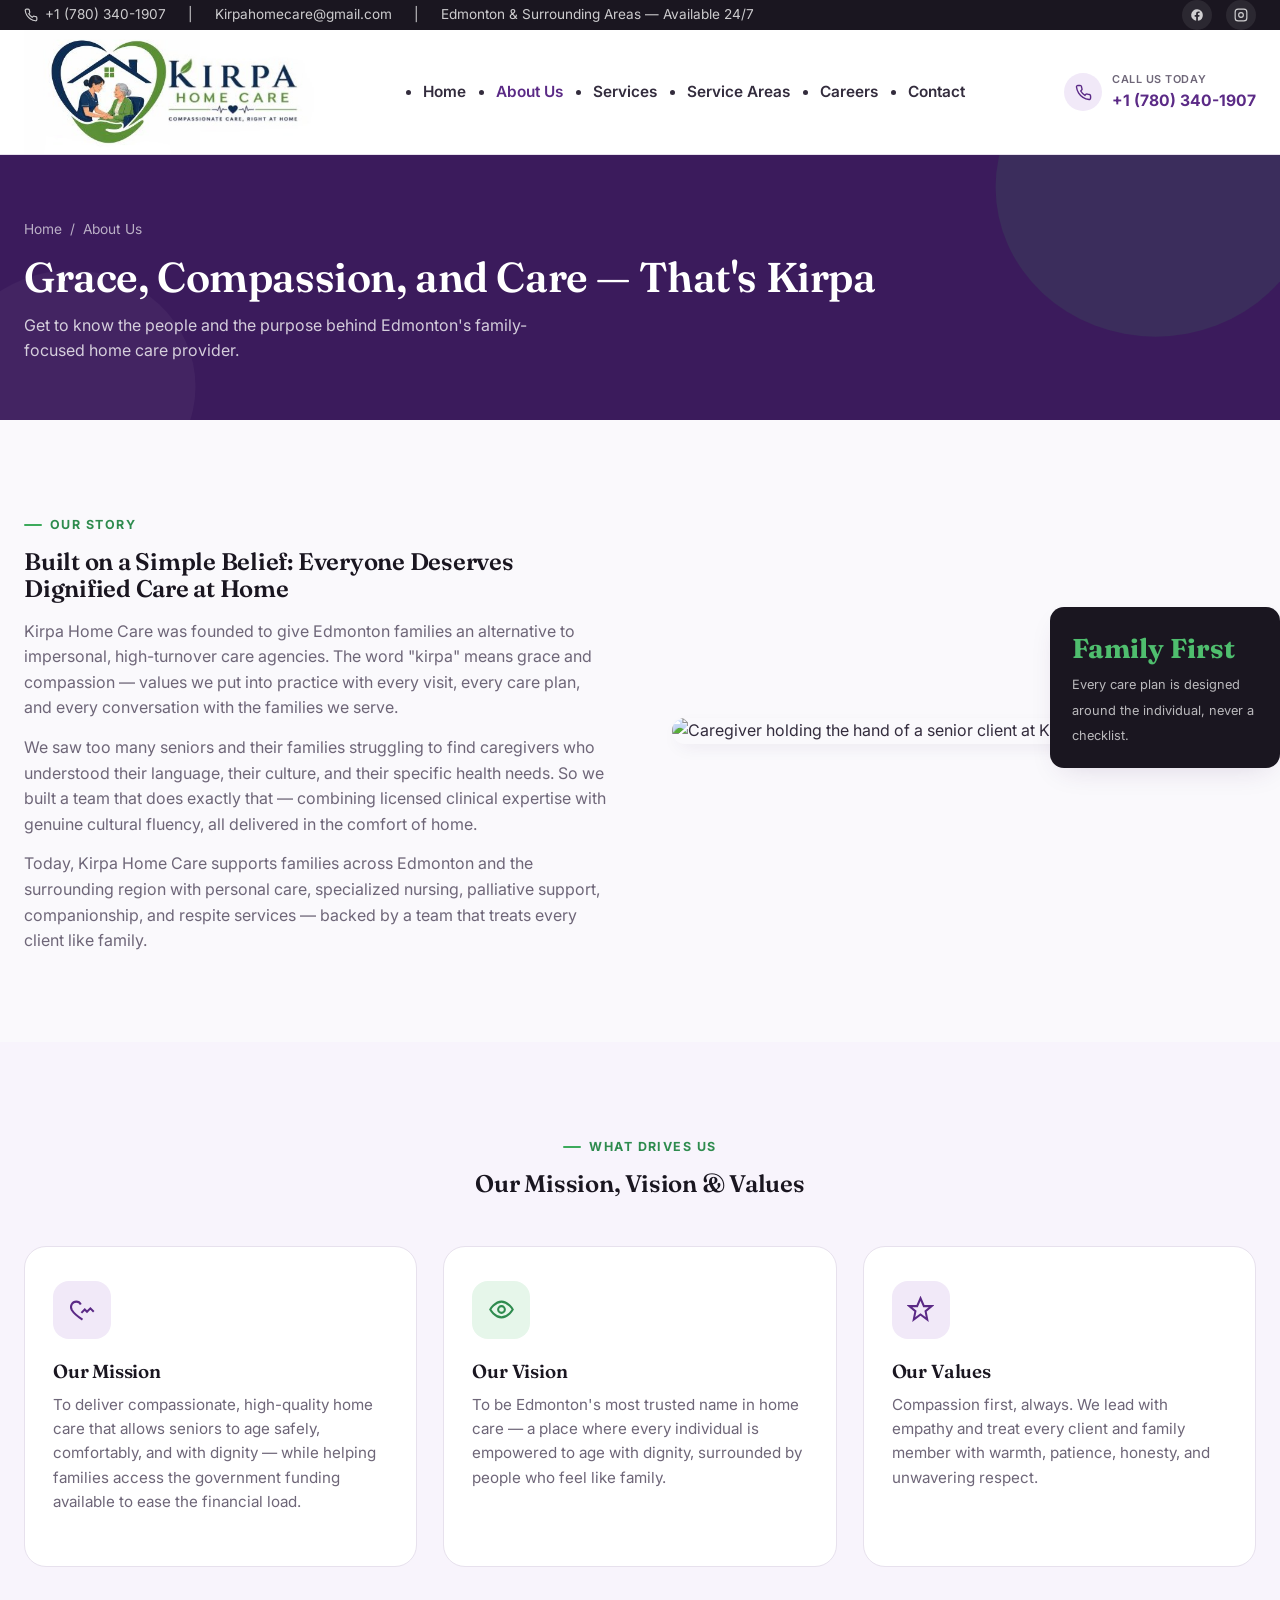
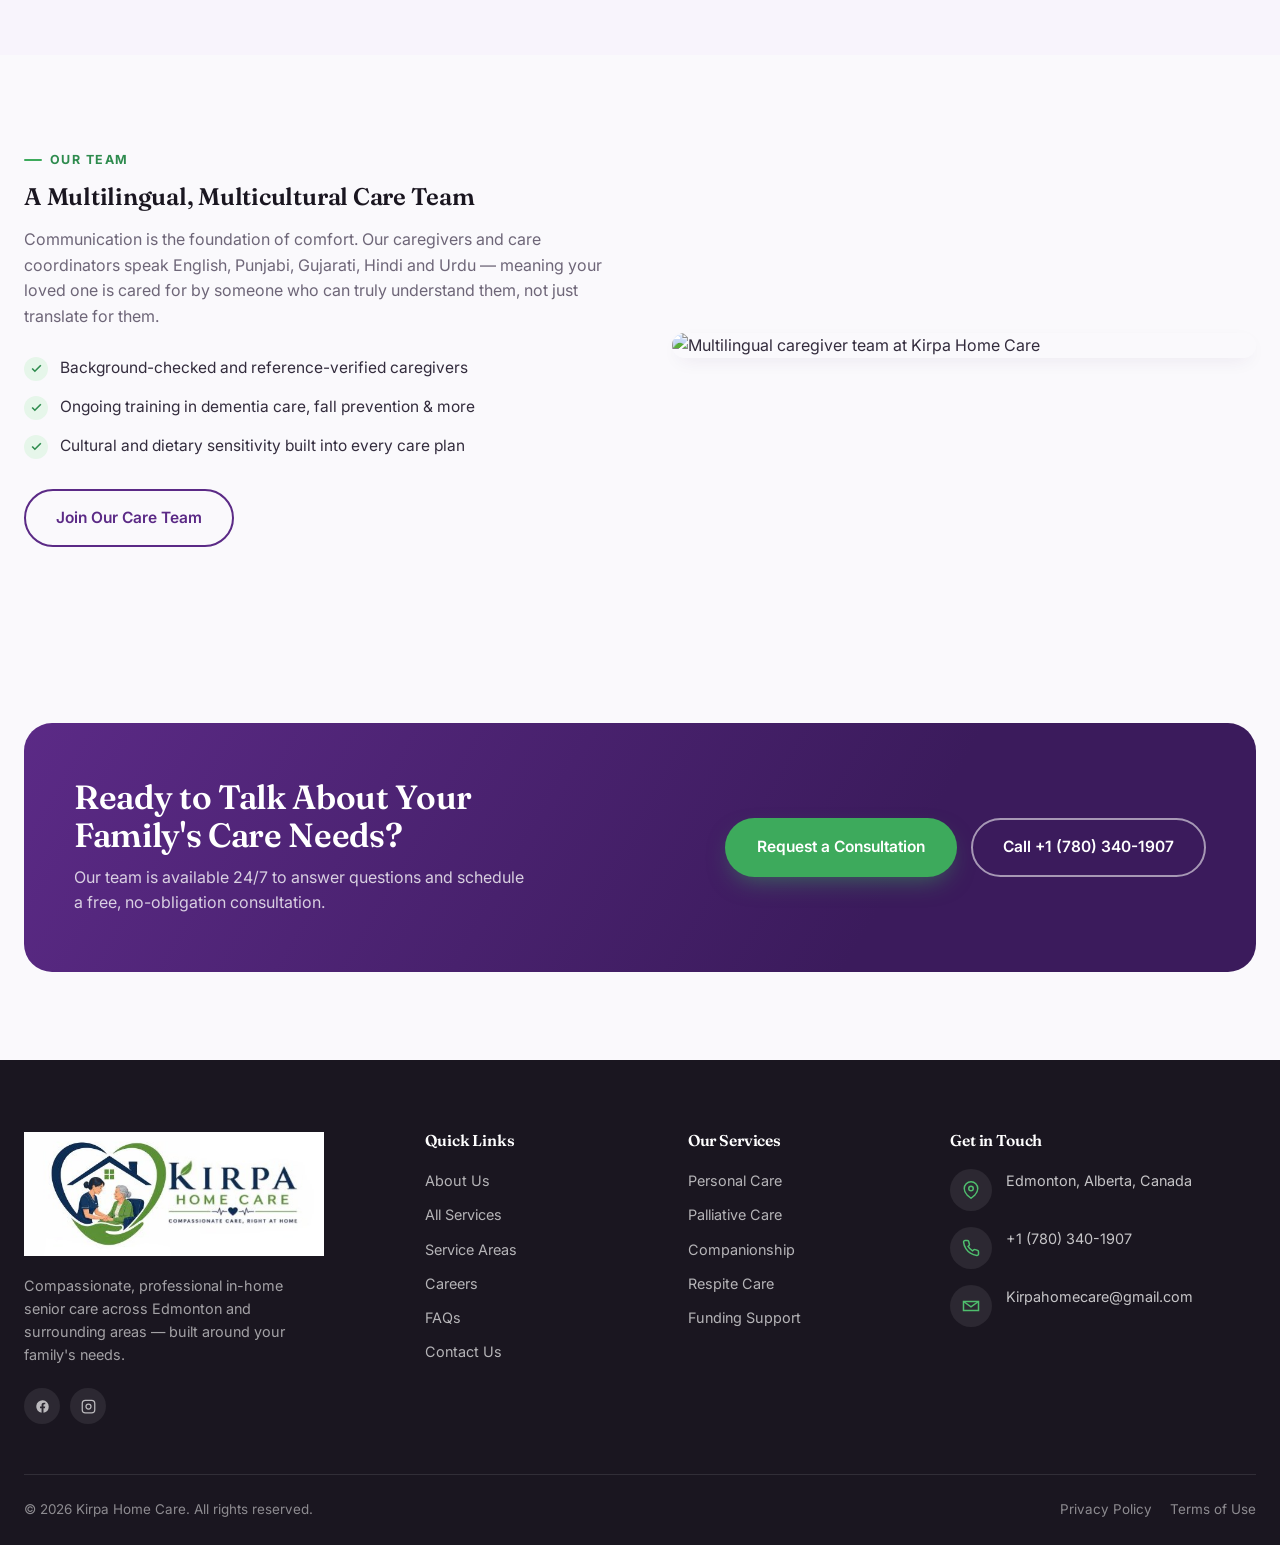
==== commit 775432e7: "chore: update social media profile URLs and remove unused LinkedIn links across pages" ====
--- a/about.html
+++ b/about.html
@@ -4,39 +4,38 @@
 <head>
   <meta charset="UTF-8">
   <meta name="viewport" content="width=device-width, initial-scale=1.0">
-  <title>About Kirpa Home Care | Trusted In-Home Senior Care, Edmonton AB</title>
+  <title>About Us | Home Care in Edmonton & Surrounding Areas | Kirpa Home Care</title>
   <meta name="description"
-    content="Learn about Kirpa Home Care's mission, values, and multilingual caregiving team serving Edmonton and area seniors with compassionate, professional in-home care.">
+    content="Learn about Kirpa Home Care's mission, values, and multilingual caregiving team serving Edmonton & surrounding areas with compassionate in-home care.">
   <link rel="canonical" href="https://www.kirpahomecare.ca/about.html">
 
   <!-- Open Graph / Facebook -->
   <meta property="og:type" content="website">
-  <meta property="og:site_name" content="Kirpa Home Care">
+  <meta property="og:site_name" content="Kirpa Home Care Ltd.">
   <meta property="og:locale" content="en_CA">
-  <meta property="og:title" content="About Kirpa Home Care | In-Home Senior Care, Edmonton AB">
+  <meta property="og:title" content="About Us | Home Care in Edmonton & Surrounding Areas | Kirpa Home Care">
   <meta property="og:description"
-    content="Learn about Kirpa Home Care's mission, values, and multilingual caregiving team serving Edmonton and area seniors with compassionate, professional in-home care.">
+    content="Learn about Kirpa Home Care's mission, values, and multilingual caregiving team serving Edmonton & surrounding areas with compassionate in-home care.">
   <meta property="og:url" content="https://www.kirpahomecare.ca/about.html">
   <meta property="og:image" content="https://www.kirpahomecare.ca/images/Main-Logo2.jpg">
 
   <!-- Twitter Card -->
   <meta name="twitter:card" content="summary">
-  <meta name="twitter:title" content="About Kirpa Home Care | In-Home Senior Care, Edmonton AB">
+  <meta name="twitter:title" content="About Us | Home Care in Edmonton & Surrounding Areas | Kirpa Home Care">
   <meta name="twitter:description"
     content="Learn about Kirpa Home Care's mission, values, and multilingual caregiving team serving Edmonton and area seniors with compassionate, professional in-home care.">
   <meta name="twitter:image" content="https://www.kirpahomecare.ca/images/Main-Logo2.jpg">
 
-  <!-- Google Search Console Verification Placeholder:
-       <meta name="google-site-verification" content="YOUR_VERIFICATION_CODE"> -->
-
-  <!-- Google Analytics 4 (GA4) Placeholder:
-       <script async src="https://www.googletagmanager.com/gtag/js?id=G-XXXXXXXXXX"></script>
-       <script>
-         window.dataLayer = window.dataLayer || [];
-         function gtag(){dataLayer.push(arguments);}
-         gtag('js', new Date());
-         gtag('config', 'G-XXXXXXXXXX');
-       </script> -->
+
+  <!-- Google tag (gtag.js) -->
+<script async src="https://www.googletagmanager.com/gtag/js?id=G-GVXR1YCH9X"></script>
+<script>
+  window.dataLayer = window.dataLayer || [];
+  function gtag(){dataLayer.push(arguments);}
+  gtag('js', new Date());
+
+  gtag('config', 'G-GVXR1YCH9X');
+</script>
 
   <link rel="icon" type="image/svg+xml" href="images/logo-mark.svg">
   <link rel="preconnect" href="https://fonts.googleapis.com">
@@ -55,8 +54,8 @@
         "@type": "AboutPage",
         "@id": "https://www.kirpahomecare.ca/about.html#webpage",
         "url": "https://www.kirpahomecare.ca/about.html",
-        "name": "About Kirpa Home Care | In-Home Senior Care, Edmonton AB",
-        "description": "Learn about Kirpa Home Care's mission, values, and multilingual caregiving team serving Edmonton and area seniors with compassionate, professional in-home care.",
+        "name": "About Us | Home Care in Edmonton & Surrounding Areas | Kirpa Home Care",
+        "description": "Learn about Kirpa Home Care's mission, values, and multilingual caregiving team serving Edmonton & surrounding areas with compassionate in-home care.",
         "isPartOf": {
           "@type": "WebSite",
           "@id": "https://www.kirpahomecare.ca/#website",
@@ -118,11 +117,11 @@
         <span>Edmonton &amp; Surrounding Areas — Available 24/7</span>
       </div>
       <div class="topbar-right">
-        <a href="#" aria-label="Facebook"><svg width="14" height="14" viewBox="0 0 24 24" fill="currentColor">
+        <a href="https://facebook.com/kirpahomecare" aria-label="Facebook"><svg width="14" height="14" viewBox="0 0 24 24" fill="currentColor">
             <path
               d="M22 12a10 10 0 10-11.5 9.95v-7.04H8v-2.91h2.5V9.8c0-2.47 1.47-3.83 3.72-3.83 1.08 0 2.21.19 2.21.19v2.43h-1.24c-1.23 0-1.61.76-1.61 1.55v1.86h2.74l-.44 2.91h-2.3v7.04A10 10 0 0022 12z" />
           </svg></a>
-        <a href="#" aria-label="Instagram"><svg width="14" height="14" viewBox="0 0 24 24" fill="none"
+        <a href="https://www.instagram.com/kirpahomecare" aria-label="Instagram"><svg width="14" height="14" viewBox="0 0 24 24" fill="none"
             stroke="currentColor" stroke-width="2">
             <rect x="2" y="2" width="20" height="20" rx="5" />
             <circle cx="12" cy="12" r="4" />
@@ -347,18 +346,14 @@
           <p>Compassionate, professional in-home senior care across Edmonton and surrounding areas — built around your
             family's needs.</p>
           <div class="footer-social">
-            <a href="#" aria-label="Facebook"><svg viewBox="0 0 24 24" fill="currentColor">
+            <a href="https://facebook.com/kirpahomecare" aria-label="Facebook"><svg viewBox="0 0 24 24" fill="currentColor">
                 <path
                   d="M22 12a10 10 0 10-11.5 9.95v-7.04H8v-2.91h2.5V9.8c0-2.47 1.47-3.83 3.72-3.83 1.08 0 2.21.19 2.21.19v2.43h-1.24c-1.23 0-1.61.76-1.61 1.55v1.86h2.74l-.44 2.91h-2.3v7.04A10 10 0 0022 12z" />
               </svg></a>
-            <a href="#" aria-label="Instagram"><svg viewBox="0 0 24 24" fill="none" stroke="currentColor"
+            <a href="https://www.instagram.com/kirpahomecare" aria-label="Instagram"><svg viewBox="0 0 24 24" fill="none" stroke="currentColor"
                 stroke-width="2">
                 <rect x="2" y="2" width="20" height="20" rx="5" />
                 <circle cx="12" cy="12" r="4" />
-              </svg></a>
-            <a href="#" aria-label="LinkedIn"><svg viewBox="0 0 24 24" fill="currentColor">
-                <path
-                  d="M4.98 3.5C3.34 3.5 2 4.84 2 6.48c0 1.63 1.34 2.97 2.98 2.97 1.65 0 2.98-1.34 2.98-2.97C7.96 4.84 6.63 3.5 4.98 3.5zM2.4 21.5h5.16V8.98H2.4V21.5zM9.66 8.98v12.52h5.16v-6.94c0-1.83.35-3.6 2.62-3.6 2.24 0 2.27 2.1 2.27 3.71v6.83H25V14.1c0-4.48-2.4-6.57-5.62-6.57-2.59 0-3.75 1.43-4.4 2.43h-.06V8.98H9.66z" />
               </svg></a>
           </div>
         </div>
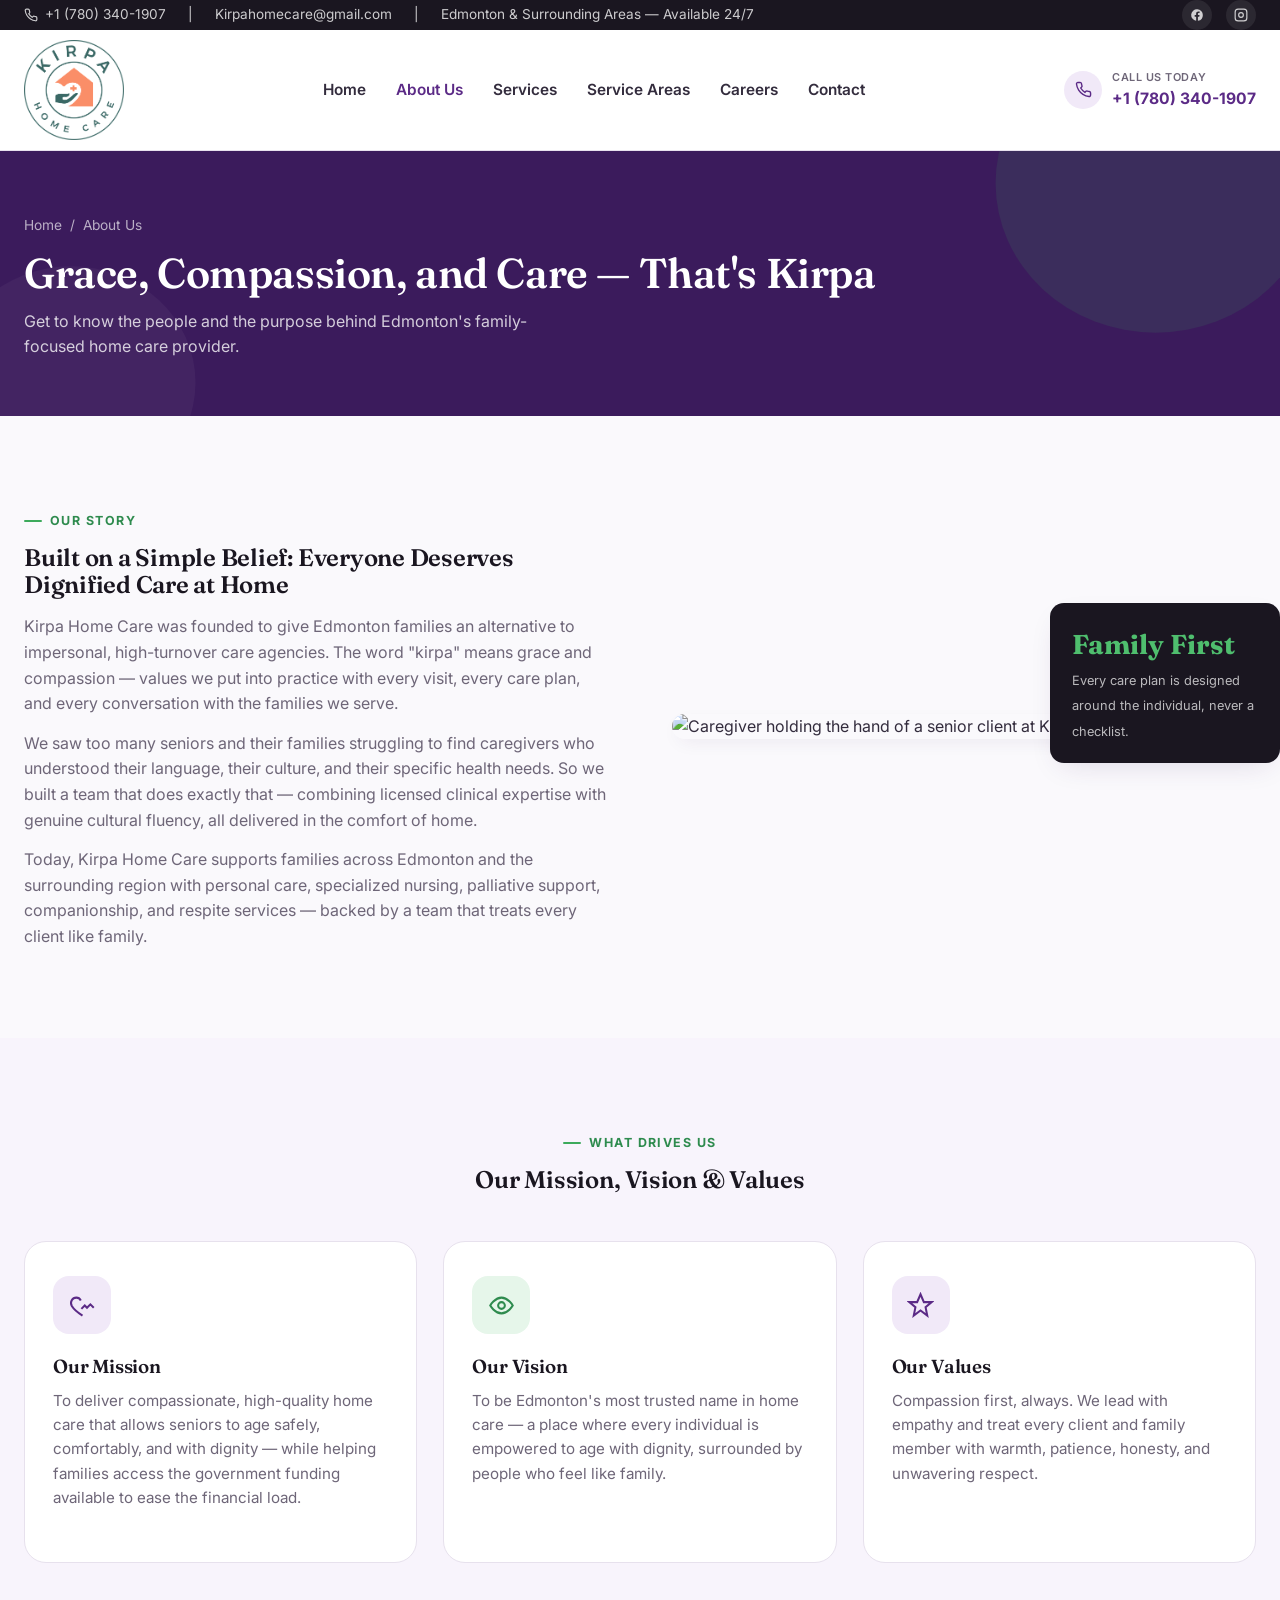
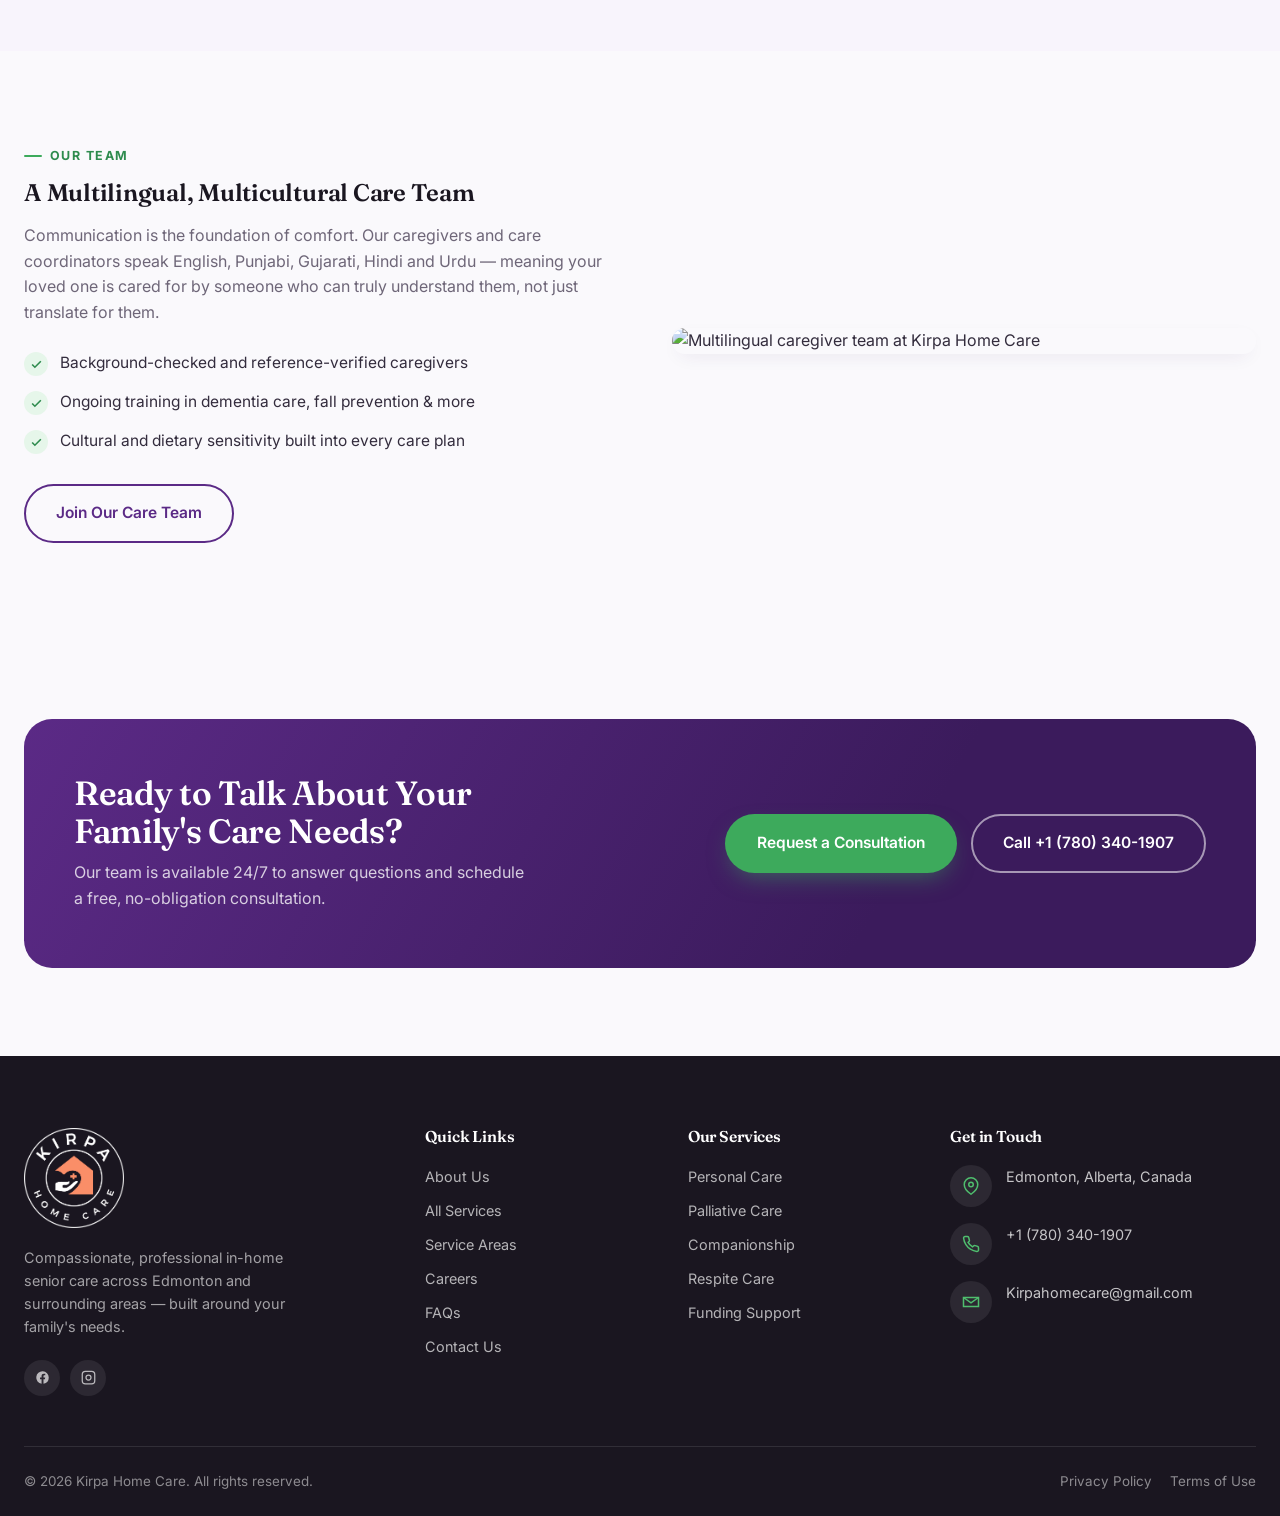
==== commit 383407fc: "refactor: update branding assets and logo paths across site pages" ====
--- a/about.html
+++ b/about.html
@@ -7,7 +7,7 @@
   <title>About Us | Home Care in Edmonton & Surrounding Areas | Kirpa Home Care</title>
   <meta name="description"
     content="Learn about Kirpa Home Care's mission, values, and multilingual caregiving team serving Edmonton & surrounding areas with compassionate in-home care.">
-  <link rel="canonical" href="https://www.kirpahomecare.ca/about.html">
+  <link rel="canonical" href="https://kirpahomecare.ca/about.html">
 
   <!-- Open Graph / Facebook -->
   <meta property="og:type" content="website">
@@ -16,15 +16,15 @@
   <meta property="og:title" content="About Us | Home Care in Edmonton & Surrounding Areas | Kirpa Home Care">
   <meta property="og:description"
     content="Learn about Kirpa Home Care's mission, values, and multilingual caregiving team serving Edmonton & surrounding areas with compassionate in-home care.">
-  <meta property="og:url" content="https://www.kirpahomecare.ca/about.html">
-  <meta property="og:image" content="https://www.kirpahomecare.ca/images/Main-Logo2.jpg">
+  <meta property="og:url" content="https://kirpahomecare.ca/about.html">
+  <meta property="og:image" content="https://kirpahomecare.ca/images/logo/logo.png">
 
   <!-- Twitter Card -->
   <meta name="twitter:card" content="summary">
   <meta name="twitter:title" content="About Us | Home Care in Edmonton & Surrounding Areas | Kirpa Home Care">
   <meta name="twitter:description"
     content="Learn about Kirpa Home Care's mission, values, and multilingual caregiving team serving Edmonton and area seniors with compassionate, professional in-home care.">
-  <meta name="twitter:image" content="https://www.kirpahomecare.ca/images/Main-Logo2.jpg">
+  <meta name="twitter:image" content="https://kirpahomecare.ca/images/logo/logo.png">
 
 
   <!-- Google tag (gtag.js) -->
@@ -37,7 +37,7 @@
   gtag('config', 'G-GVXR1YCH9X');
 </script>
 
-  <link rel="icon" type="image/svg+xml" href="images/logo-mark.svg">
+  <link rel="icon" type="image/svg+xml" href="images/logo/icon.svg">
   <link rel="preconnect" href="https://fonts.googleapis.com">
   <link rel="preconnect" href="https://fonts.gstatic.com" crossorigin>
   <link
@@ -52,14 +52,14 @@
     "@graph": [
       {
         "@type": "AboutPage",
-        "@id": "https://www.kirpahomecare.ca/about.html#webpage",
-        "url": "https://www.kirpahomecare.ca/about.html",
+        "@id": "https://kirpahomecare.ca/about.html#webpage",
+        "url": "https://kirpahomecare.ca/about.html",
         "name": "About Us | Home Care in Edmonton & Surrounding Areas | Kirpa Home Care",
         "description": "Learn about Kirpa Home Care's mission, values, and multilingual caregiving team serving Edmonton & surrounding areas with compassionate in-home care.",
         "isPartOf": {
           "@type": "WebSite",
-          "@id": "https://www.kirpahomecare.ca/#website",
-          "url": "https://www.kirpahomecare.ca/",
+          "@id": "https://kirpahomecare.ca/#website",
+          "url": "https://kirpahomecare.ca/",
           "name": "Kirpa Home Care"
         },
         "breadcrumb": {
@@ -69,25 +69,25 @@
               "@type": "ListItem",
               "position": 1,
               "name": "Home",
-              "item": "https://www.kirpahomecare.ca/"
+              "item": "https://kirpahomecare.ca/"
             },
             {
               "@type": "ListItem",
               "position": 2,
               "name": "About Us",
-              "item": "https://www.kirpahomecare.ca/about.html"
+              "item": "https://kirpahomecare.ca/about.html"
             }
           ]
         }
       },
       {
         "@type": ["HomeHealthCareService", "LocalBusiness"],
-        "@id": "https://www.kirpahomecare.ca/#business",
+        "@id": "https://kirpahomecare.ca/#business",
         "name": "Kirpa Home Care",
-        "image": "https://www.kirpahomecare.ca/images/Main-Logo2.jpg",
+        "image": "https://kirpahomecare.ca/images/logo/logo.png",
         "telephone": "+1-780-340-1907",
         "email": "Kirpahomecare@gmail.com",
-        "url": "https://www.kirpahomecare.ca/",
+        "url": "https://kirpahomecare.ca/",
         "address": {
           "@type": "PostalAddress",
           "addressLocality": "Edmonton",
@@ -133,7 +133,7 @@
   <header class="site-header">
     <div class="container nav-row">
       <a href="index.html" class="brand">
-        <img src="images/Main-Logo2.jpg" alt="Kirpa Home Care logo" class="brand-mark">
+        <img src="images/logo/logo_white.png" alt="Kirpa Home Care logo" class="brand-mark">
         <!-- <span class="brand-text"><span class="name">Kirpa <span>Home Care</span></span><span class="tag">Edmonton, Alberta</span></span> -->
       </a>
       <nav class="nav-main" aria-label="Primary">
@@ -175,7 +175,7 @@
   <div class="mobile-drawer">
     <div class="panel">
       <div class="drawer-top">
-        <img src="images/logo-mark.svg" alt="" style="width:42px;height:42px;">
+        <img src="images/logo/icon.svg" alt="" style="width:42px;height:42px;">
         <button class="close-btn" aria-label="Close menu"><svg viewBox="0 0 24 24" fill="none" stroke="currentColor"
             stroke-width="2">
             <line x1="18" y1="6" x2="6" y2="18" />
@@ -337,7 +337,7 @@
       <div class="footer-top">
         <div class="footer-brand">
           <a href="index.html" class="brand">
-            <img src="images/Main-Logo2.jpg" alt="Kirpa Home Care logo" class="brand-mark">
+            <img src="images/logo/logo.png" alt="Kirpa Home Care logo" class="brand-mark footer-logo">
             <!--<span class="brand-text">
               <span class="name">Kirpa Home Care</span>
               <span class="tag">Edmonton, Alberta</span>
--- a/css/style.css
+++ b/css/style.css
@@ -191,7 +191,7 @@
   display:flex;
   align-items:center;
   justify-content:space-between;
-  padding:14px 0;
+  padding:10px 0;
   gap:24px;
 }
 .brand{
@@ -199,9 +199,9 @@
   align-items:center;
   gap:11px;
 }
-.brand-mark{width:300px;height:auto;flex-shrink:0;}
+.brand-mark{width:100px;height:auto;flex-shrink:0;}
 @media (max-width:680px){
-.brand-mark{width:180px;height:auto;flex-shrink:0;}
+.brand-mark{width:100px;height:auto;flex-shrink:0;}
 }
 .brand-text{display:flex; flex-direction:column; line-height:1.1;}
 .brand-text .name{
@@ -910,3 +910,40 @@
 /* reveal-on-scroll */
 .reveal{opacity:0; transform:translateY(18px); transition:opacity .6s ease, transform .6s ease;}
 .reveal.is-visible{opacity:1; transform:translateY(0);}
+
+.brand-mark.footer-logo{width:auto;max-width:100px;height:auto;}
+
+.site-header .nav-row{padding-top:10px !important;padding-bottom:10px !important;}
+
+.nav-main ul, .nav-main li{list-style:none;margin:0;padding:0;}
+
+/* ---------- Mobile refinements ---------- */
+@media (max-width:760px){
+  .topbar{font-size:0.8rem;}
+  .topbar .container{flex-wrap:nowrap; justify-content:space-between; text-align:left; padding-top:7px; padding-bottom:7px; gap:10px;}
+  .topbar-left{gap:12px; flex-wrap:nowrap; min-width:0;}
+  .topbar-left > span:not(.sep){display:none;}
+  .topbar-left a[href^="mailto"]{overflow:hidden; text-overflow:ellipsis; white-space:nowrap; min-width:0;}
+  .topbar-right{gap:8px; flex-shrink:0;}
+  .topbar-right a{width:26px; height:26px;}
+}
+@media (max-width:480px){
+  .topbar-left a[href^="mailto"]{display:none;}
+}
+/* Hero floating cards: fully inset, rounded, never touching edges */
+.hero-badge{
+  left:18px; bottom:18px;
+  border-radius:var(--radius-md);
+  max-width:250px;
+}
+.hero-tag-top{top:18px; right:18px; border-radius:var(--radius-md);}
+@media (max-width:980px){
+  .hero-inner{padding-top:32px;}
+  .hero-art{margin-top:6px;}
+  .hero-badge{left:14px; bottom:14px; padding:12px 14px; max-width:calc(100% - 28px);}
+  .hero-tag-top{
+    top:auto; right:auto; left:14px; bottom:100px;
+    border-radius:var(--radius-md);
+    padding:9px 14px; font-size:0.8rem; max-width:210px;
+  }
+}
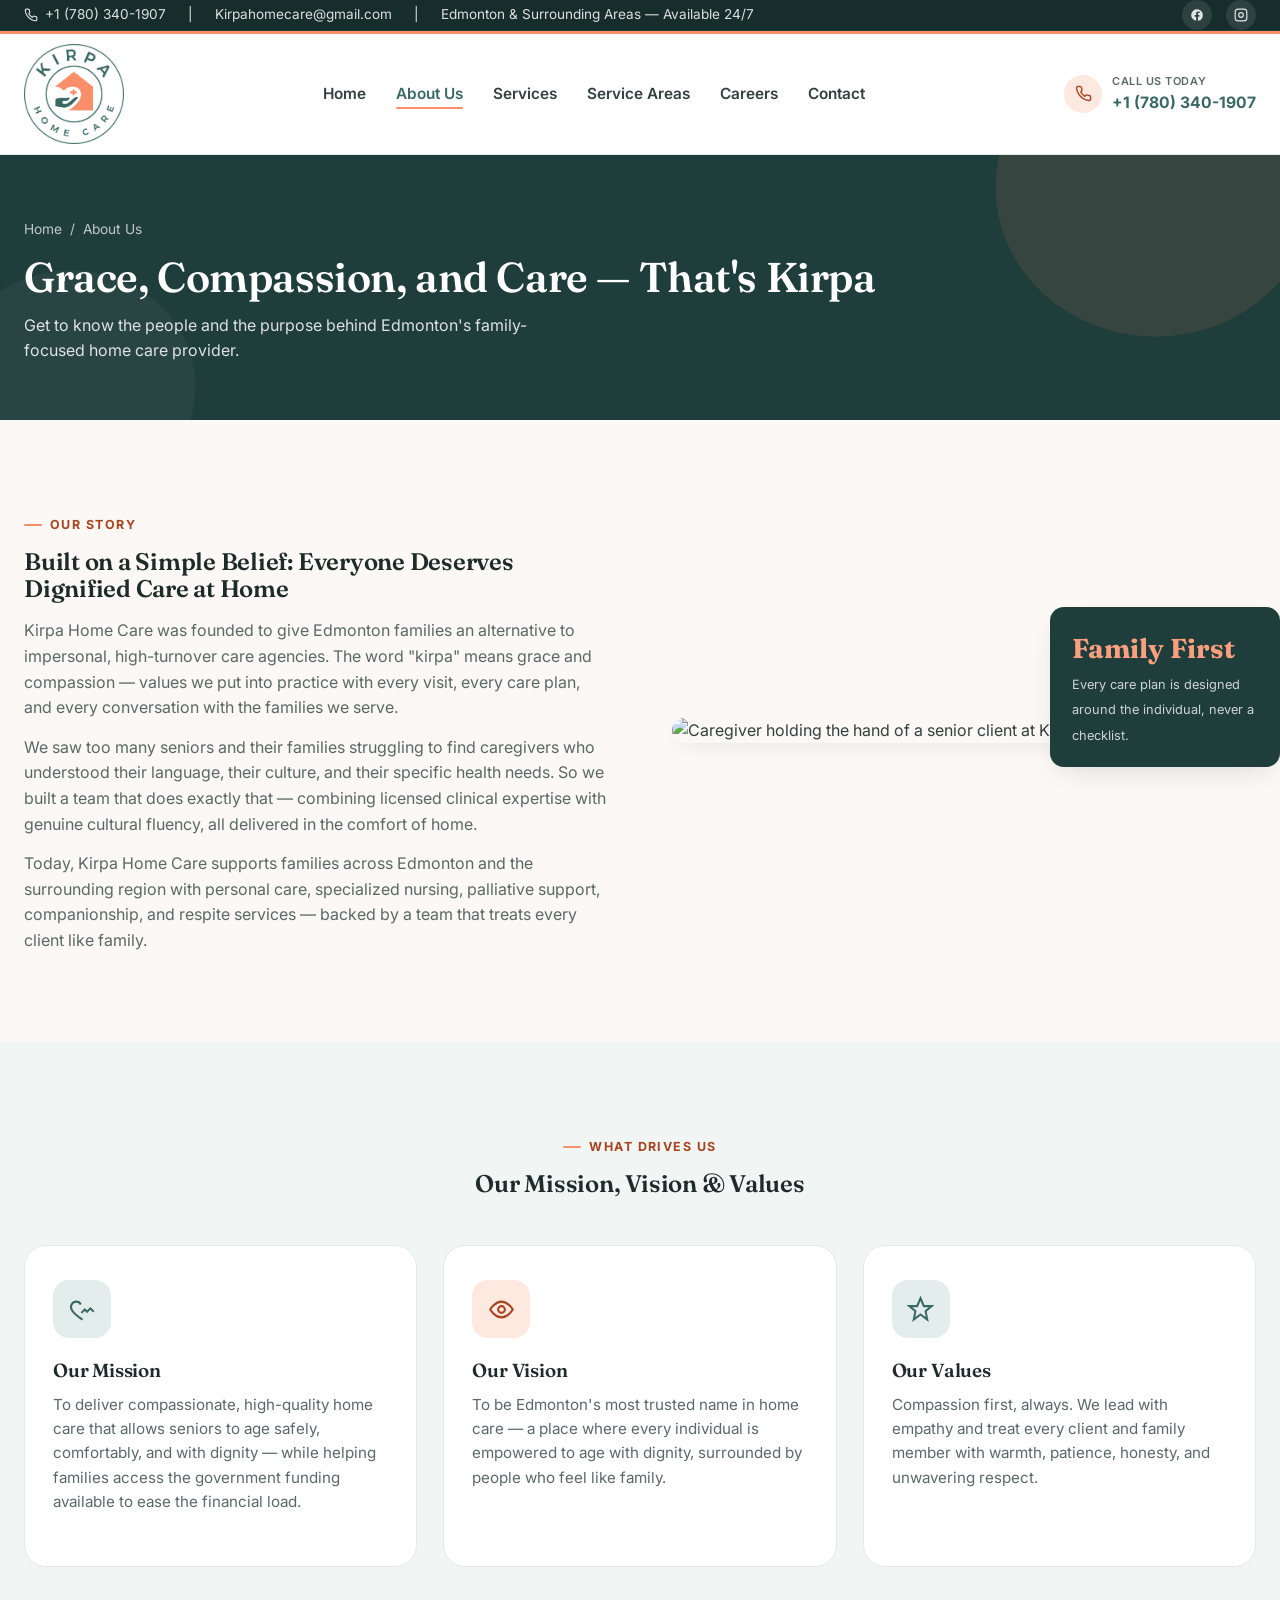
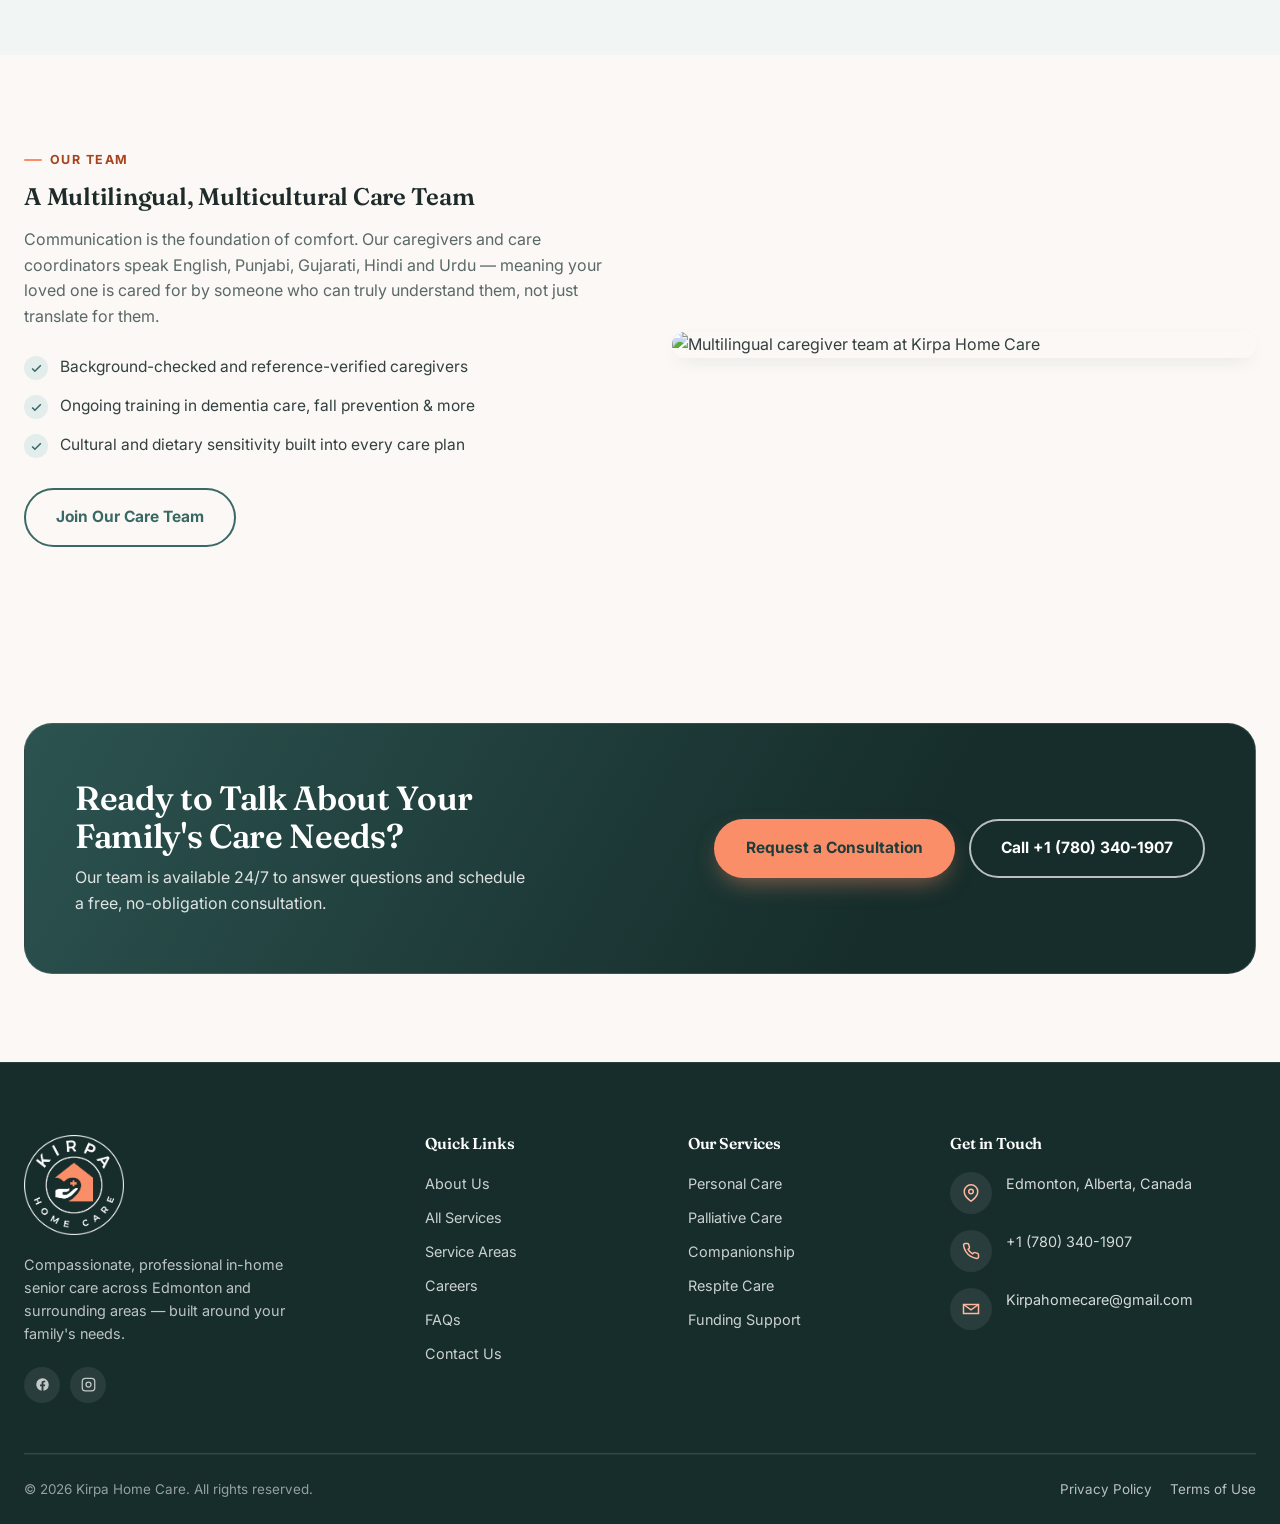
==== commit 895ef6ba: "refactor: add theme color, update brand styling, and create core stylesheet" ====
--- a/about.html
+++ b/about.html
@@ -37,6 +37,7 @@
   gtag('config', 'G-GVXR1YCH9X');
 </script>
 
+  <meta name="theme-color" content="#1F3D3B">
   <link rel="icon" type="image/svg+xml" href="images/logo/icon.svg">
   <link rel="preconnect" href="https://fonts.googleapis.com">
   <link rel="preconnect" href="https://fonts.gstatic.com" crossorigin>
@@ -201,7 +202,7 @@
       </nav>
       <div class="drawer-cta">
         <a href="tel:+17803401907" class="btn btn-primary btn-block">Call +1 (780) 340-1907</a>
-        <a href="contact.html" class="btn btn-outline-purple btn-block">Request Care</a>
+        <a href="contact.html" class="btn btn-outline btn-block">Request Care</a>
       </div>
     </div>
   </div>
@@ -209,7 +210,7 @@
   <section class="page-header">
     <svg style="position:absolute;inset:0;width:100%;height:100%;z-index:1;" viewBox="0 0 1440 320"
       preserveAspectRatio="none" xmlns="http://www.w3.org/2000/svg">
-      <circle cx="1300" cy="40" r="180" fill="#3DAA5C" opacity="0.12" />
+      <circle cx="1300" cy="40" r="180" fill="#FA8E68" opacity="0.10" />
       <circle cx="80" cy="280" r="140" fill="#FFFFFF" opacity="0.04" />
     </svg>
     <div class="container">
@@ -311,7 +312,7 @@
                   <polyline points="20 6 9 17 4 12" />
                 </svg></span>Cultural and dietary sensitivity built into every care plan</li>
           </ul>
-          <a href="careers.html" class="btn btn-outline-purple">Join Our Care Team</a>
+          <a href="careers.html" class="btn btn-outline">Join Our Care Team</a>
         </div>
       </div>
     </div>
--- a/css/style.css
+++ b/css/style.css
@@ -1,39 +1,58 @@
 /* =========================================================
    KIRPA HOME CARE — Stylesheet
-   Brand: Purple / Green / Black / White
+   Brand: Deep Teal #3A6865 / Coral #FA8E68 / White (Official Logo Scheme)
    Display face: Fraunces (warm serif) | Body: Inter
    ========================================================= */
 
 :root{
-  /* Brand colors */
-  --purple-900:#3B1B5C;
-  --purple-700:#5B2A86;
-  --purple-600:#6E3AA0;
-  --purple-100:#F1E9F8;
-  --purple-50:#F8F4FC;
-
-  --green-700:#2E8B4E;
-  --green-600:#3DAA5C;
-  --green-500:#4FBE6E;
-  --green-100:#E6F6EA;
-
-  --ink-900:#1A1620;
-  --ink-700:#332C3D;
-  --ink-500:#6E6678;
-  --ink-300:#A39CAE;
+  /* Teal (logo ring & lettering) */
+  --teal-950:#162D2B;
+  --teal-900:#1F3D3B;
+  --teal-800:#2C5350;
+  --teal-700:#3A6865;
+  --teal-600:#477976;
+  --teal-100:#E3EEEC;
+  --teal-50:#F1F6F5;
+
+  /* Coral (logo house & cross) */
+  --coral-700:#A8431F;
+  --coral-600:#C2532F;
+  --coral-500:#FA8E68;
+  --coral-400:#FB9F7E;
+  --coral-300:#FFB89E;
+  --coral-100:#FDE9E0;
+  --coral-50:#FFF4EF;
+
+  /* Neutrals tinted towards teal & warm balance */
+  --ink-900:#1E2B2A;
+  --ink-700:#33403F;
+  --ink-500:#5A6867;
+  --ink-300:#8E9C9B;
 
   --white:#FFFFFF;
-  --off-white:#FAF9FC;
-  --line:#E7E1ED;
+  --off-white:#FBF8F5;
+  --line:#E4E9E7;
 
   --radius-lg:22px;
   --radius-md:14px;
   --radius-sm:8px;
 
-  --shadow-soft:0 10px 30px -12px rgba(59,27,92,0.18);
-  --shadow-card:0 6px 20px -8px rgba(59,27,92,0.14);
+  --shadow-soft:0 10px 30px -12px rgba(31,61,59,0.20);
+  --shadow-card:0 6px 20px -8px rgba(31,61,59,0.16);
 
   --maxw:1180px;
+
+  /* Backward compatibility aliases */
+  --purple-900:var(--teal-900);
+  --purple-700:var(--teal-700);
+  --purple-600:var(--teal-600);
+  --purple-100:var(--teal-100);
+  --purple-50:var(--teal-50);
+
+  --green-700:var(--teal-800);
+  --green-600:var(--teal-700);
+  --green-500:var(--coral-500);
+  --green-100:var(--coral-100);
 }
 
 /* ---------- Reset ---------- */
@@ -71,13 +90,13 @@
   font-weight:700;
   letter-spacing:0.12em;
   text-transform:uppercase;
-  color:var(--green-700);
+  color:var(--coral-700);
   margin-bottom:14px;
 }
 .eyebrow::before{
   content:"";
   width:18px;height:2px;
-  background:var(--green-600);
+  background:var(--coral-500);
   border-radius:2px;
 }
 
@@ -97,7 +116,7 @@
 .section-head.center{margin-inline:auto;text-align:center;}
 
 a:focus-visible,button:focus-visible,input:focus-visible,textarea:focus-visible,select:focus-visible{
-  outline:3px solid var(--green-500);
+  outline:3px solid var(--teal-700);
   outline-offset:2px;
 }
 
@@ -113,46 +132,60 @@
   gap:10px;
   padding:15px 30px;
   border-radius:999px;
-  font-weight:600;
+  font-weight:700;
   font-size:0.97rem;
   border:2px solid transparent;
   transition:transform .18s ease, box-shadow .18s ease, background .18s ease, color .18s ease;
   white-space:nowrap;
 }
 .btn-primary{
-  background:var(--green-600);
-  color:var(--white);
-  box-shadow:0 10px 24px -8px rgba(61,170,92,0.55);
+  background:var(--coral-500);
+  color:var(--teal-900);
+  box-shadow:0 10px 24px -8px rgba(250,142,104,0.55);
 }
 .nav-cta .btn-primary {
    display: none;
 }
-.btn-primary:hover{background:var(--green-700); transform:translateY(-2px);}
+.btn-primary:hover{
+  background:var(--coral-400);
+  color:var(--teal-950);
+  transform:translateY(-2px);
+  box-shadow:0 12px 26px -6px rgba(250,142,104,0.65);
+}
 .btn-secondary{
   background:transparent;
-  border-color:rgba(255,255,255,0.55);
-  color:var(--white);
-}
-.btn-secondary:hover{background:rgba(255,255,255,0.12); border-color:var(--white);}
+  border-color:rgba(255,255,255,0.70);
+  color:var(--white);
+}
+.btn-secondary:hover{background:rgba(255,255,255,0.15); border-color:var(--white);}
+
+/* Primary outline button (renamed to .btn-outline, keeping .btn-outline-purple for compatibility) */
+.btn-outline,
 .btn-outline-purple{
   background:transparent;
-  border-color:var(--purple-700);
-  color:var(--purple-700);
-}
-.btn-outline-purple:hover{background:var(--purple-700); color:var(--white);}
+  border-color:var(--teal-700);
+  color:var(--teal-700);
+}
+.btn-outline:hover,
+.btn-outline-purple:hover{
+  background:var(--teal-700);
+  color:var(--white);
+}
+
 .btn-dark{
-  background:var(--ink-900);
-  color:var(--white);
-}
-.btn-dark:hover{background:var(--purple-900);}
+  background:var(--teal-900);
+  color:var(--white);
+}
+.btn-dark:hover{background:var(--teal-800);}
 .btn-block{width:100%;}
 .btn-sm{padding:10px 20px;font-size:0.88rem;}
 
 /* ---------- Top utility bar ---------- */
 .topbar{
-  background:var(--ink-900);
-  color:rgba(255,255,255,0.78);
+  background:var(--teal-950);
+  color:rgba(255,255,255,0.85);
   font-size:0.85rem;
+  border-bottom:1px solid rgba(255,255,255,0.08);
 }
 .topbar .container{
   display:flex;
@@ -164,15 +197,15 @@
 }
 .topbar-left{display:flex;gap:22px;align-items:center;flex-wrap:wrap;}
 .topbar-left a{display:inline-flex;align-items:center;gap:7px;}
-.topbar-left a:hover{color:var(--green-500);}
+.topbar-left a:hover{color:var(--coral-300);}
 .topbar-right{display:flex;gap:14px;align-items:center;}
 .topbar-right a{
   width:30px;height:30px;border-radius:50%;
-  background:rgba(255,255,255,0.08);
+  background:rgba(255,255,255,0.10);
   display:flex;align-items:center;justify-content:center;
-  transition:background .18s ease;
-}
-.topbar-right a:hover{background:var(--green-600);}
+  transition:background .18s ease, transform .18s ease;
+}
+.topbar-right a:hover{background:var(--coral-500); color:var(--teal-950); transform:translateY(-1px);}
 .topbar-right svg{width:14px;height:14px;}
 @media (max-width:760px){
   .topbar-left span.sep{display:none;}
@@ -186,6 +219,7 @@
   top:0;
   z-index:500;
   box-shadow:0 1px 0 var(--line);
+  border-top:3px solid var(--coral-500);
 }
 .nav-row{
   display:flex;
@@ -208,9 +242,9 @@
   font-family:'Fraunces',serif;
   font-weight:700;
   font-size:1.32rem;
-  color:var(--ink-900);
-}
-.brand-text .name span{color:var(--green-600);}
+  color:var(--teal-950);
+}
+.brand-text .name span{color:var(--coral-700);}
 .brand-text .tag{
   font-size:0.66rem;
   letter-spacing:0.1em;
@@ -227,8 +261,19 @@
   color:var(--ink-700);
   position:relative;
   padding:6px 0;
-}
-.nav-main a:hover, .nav-main a.active{color:var(--purple-700);}
+  transition:color .18s ease;
+}
+.nav-main a:hover, .nav-main a.active{color:var(--teal-700);}
+.nav-main a.active::after{
+  content:"";
+  position:absolute;
+  bottom:0;
+  left:0;
+  right:0;
+  height:2px;
+  background:var(--coral-500);
+  border-radius:2px;
+}
 .nav-main li.has-dropdown{position:relative;}
 .dropdown{
   position:absolute;
@@ -256,21 +301,22 @@
   font-weight:500;
   font-size:0.92rem;
 }
-.dropdown a:hover{background:var(--purple-50); color:var(--purple-700);}
+.dropdown a:hover{background:var(--teal-50); color:var(--teal-800);}
 
 .nav-cta{display:flex; align-items:center; gap:14px;}
 .nav-phone{
   display:flex; align-items:center; gap:10px;
-  font-weight:700; color:var(--purple-700);
+  font-weight:700; color:var(--teal-700);
   font-size:0.98rem;
 }
+.nav-phone:hover{color:var(--coral-700);}
 .nav-phone .ico{
   width:38px;height:38px;border-radius:50%;
-  background:var(--purple-100);
+  background:var(--coral-100);
   display:flex;align-items:center;justify-content:center;
   flex-shrink:0;
 }
-.nav-phone .ico svg{width:17px;height:17px;color:var(--purple-700);}
+.nav-phone .ico svg{width:17px;height:17px;color:var(--coral-700);}
 .nav-phone small{display:block;font-size:0.68rem;color:var(--ink-500);font-weight:600;text-transform:uppercase;letter-spacing:.05em;}
 
 .menu-toggle{
@@ -295,7 +341,7 @@
 /* Mobile drawer */
 .mobile-drawer{
   position:fixed; inset:0;
-  background:rgba(26,22,32,0.55);
+  background:rgba(22,45,43,0.60);
   z-index:900;
   opacity:0; visibility:hidden;
   transition:opacity .2s ease, visibility .2s ease;
@@ -312,21 +358,23 @@
 }
 .mobile-drawer.open .panel{transform:translateX(0);}
 .mobile-drawer .drawer-top{display:flex;justify-content:space-between;align-items:center;margin-bottom:26px;}
-.mobile-drawer .close-btn{width:38px;height:38px;border-radius:50%;background:var(--purple-50);display:flex;align-items:center;justify-content:center;border:none;}
-.mobile-drawer .close-btn svg{width:16px;height:16px;}
+.mobile-drawer .close-btn{width:38px;height:38px;border-radius:50%;background:var(--teal-50);display:flex;align-items:center;justify-content:center;border:none;}
+.mobile-drawer .close-btn svg{width:16px;height:16px;color:var(--teal-800);}
 .mobile-drawer nav ul{display:flex;flex-direction:column;gap:4px;}
 .mobile-drawer nav a{
   display:block;padding:13px 6px;font-weight:600;font-size:1.02rem;
   border-bottom:1px solid var(--line);color:var(--ink-700);
 }
+.mobile-drawer nav a:hover{color:var(--teal-700);}
 .mobile-drawer .sub-list{padding-left:14px;display:flex;flex-direction:column;}
 .mobile-drawer .sub-list a{font-weight:500;font-size:0.92rem;color:var(--ink-500);border-bottom:none;padding:9px 6px;}
+.mobile-drawer .sub-list a:hover{color:var(--coral-700);}
 .mobile-drawer .drawer-cta{margin-top:22px;display:flex;flex-direction:column;gap:10px;}
 
 /* ---------- Hero ---------- */
 .hero{
   position:relative;
-  background:var(--purple-900);
+  background:var(--teal-900);
   overflow:hidden;
   padding:0;
 }
@@ -347,8 +395,8 @@
 .hero-copy {
    padding: 15px;
 }
-.hero-copy .eyebrow{color:var(--green-500);}
-.hero-copy .eyebrow::before{background:var(--green-500);}
+.hero-copy .eyebrow{color:var(--coral-300);}
+.hero-copy .eyebrow::before{background:var(--coral-400);}
 .hero-copy h1{
   color:var(--white);
   font-size:clamp(2.3rem,4vw,3.4rem);
@@ -356,10 +404,10 @@
 }
 .hero-copy h1 em{
   font-style:normal;
-  color:var(--green-500);
+  color:var(--coral-400);
 }
 .hero-copy p.lead{
-  color:rgba(255,255,255,0.82);
+  color:rgba(255,255,255,0.88);
   font-size:1.12rem;
   max-width:520px;
   margin-bottom:32px;
@@ -382,7 +430,7 @@
 }
 .hero-stats .stat span{
   font-size:0.82rem;
-  color:rgba(255,255,255,0.65);
+  color:rgba(255,255,255,0.75);
   font-weight:500;
 }
 
@@ -393,7 +441,7 @@
   position:relative;
   border-radius:28px;
   overflow:hidden;
-  box-shadow:0 30px 60px -20px rgba(0,0,0,0.5);
+  box-shadow:0 30px 60px -20px rgba(0,0,0,0.55);
   aspect-ratio:4/4.6;
 }
 .hero-art .frame img{width:100%;height:100%;object-fit:cover;}
@@ -413,11 +461,11 @@
 }
 .hero-badge .icon-circle{
   width:46px;height:46px;border-radius:50%;
-  background:var(--green-100);
+  background:var(--teal-100);
   display:flex;align-items:center;justify-content:center;
   flex-shrink:0;
 }
-.hero-badge svg{width:22px;height:22px;color:var(--green-700);}
+.hero-badge svg{width:22px;height:22px;color:var(--teal-700);}
 .hero-badge strong{display:block;font-size:0.95rem;color:var(--ink-900);font-family:'Fraunces',serif;}
 .hero-badge span{font-size:0.78rem;color:var(--ink-500);}
 
@@ -425,8 +473,8 @@
   position:absolute;
   top:0px;
   right:14px;
-  background:var(--green-600);
-  color:var(--white);
+  background:var(--coral-500);
+  color:var(--teal-950);
   padding:12px 16px;
   border-radius:0 0 var(--radius-md) var(--radius-md);
   box-shadow:var(--shadow-soft);
@@ -467,10 +515,10 @@
 }
 .trust-item .icon-circle{
   width:38px;height:38px;border-radius:50%;
-  background:var(--purple-50);
+  background:var(--coral-100);
   display:flex;align-items:center;justify-content:center;
 }
-.trust-item svg{width:18px;height:18px;color:var(--purple-700);}
+.trust-item svg{width:18px;height:18px;color:var(--coral-700);}
 
 /* ---------- Services grid ---------- */
 .services-grid{
@@ -489,30 +537,32 @@
   transition:transform .2s ease, box-shadow .2s ease, border-color .2s ease;
   display:flex;
   flex-direction:column;
+  position:relative;
 }
 .service-card:hover{
   transform:translateY(-6px);
   box-shadow:var(--shadow-card);
-  border-color:transparent;
+  border-color:var(--coral-300);
 }
 .service-card .icon-wrap{
   width:58px;height:58px;
   border-radius:16px;
-  background:var(--purple-100);
+  background:var(--teal-100);
   display:flex;align-items:center;justify-content:center;
   margin-bottom:22px;
   transition:background .2s ease;
 }
-.service-card:nth-child(3n+2) .icon-wrap{background:var(--green-100);}
-.service-card .icon-wrap svg{width:27px;height:27px;color:var(--purple-700);}
-.service-card:nth-child(3n+2) .icon-wrap svg{color:var(--green-700);}
-.service-card h3{font-size:1.18rem; margin-bottom:11px;}
+.service-card:nth-child(3n+2) .icon-wrap{background:var(--coral-100);}
+.service-card .icon-wrap svg{width:27px;height:27px;color:var(--teal-700);}
+.service-card:nth-child(3n+2) .icon-wrap svg{color:var(--coral-700);}
+.service-card h3{font-size:1.18rem; margin-bottom:11px; color:var(--ink-900);}
 .service-card p{color:var(--ink-500); font-size:0.95rem; flex-grow:1; margin-bottom:18px;}
 .service-card .more{
-  font-weight:700; font-size:0.88rem; color:var(--purple-700);
+  font-weight:700; font-size:0.88rem; color:var(--teal-700);
   display:inline-flex; align-items:center; gap:6px;
 }
 .service-card .more svg{width:14px;height:14px; transition:transform .18s ease;}
+.service-card:hover .more{color:var(--coral-700);}
 .service-card:hover .more svg{transform:translateX(4px);}
 
 /* ---------- Split / About sections ---------- */
@@ -533,7 +583,7 @@
   position:absolute;
   bottom:-24px;
   right:-24px;
-  background:var(--ink-900);
+  background:var(--teal-900);
   color:var(--white);
   border-radius:var(--radius-md);
   padding:20px 22px;
@@ -541,16 +591,16 @@
   box-shadow:var(--shadow-soft);
 }
 .split-art .float-card strong{
-  font-family:'Fraunces',serif; font-size:1.7rem; color:var(--green-500); display:block;
-}
-.split-art .float-card span{font-size:0.8rem; color:rgba(255,255,255,0.7);}
+  font-family:'Fraunces',serif; font-size:1.7rem; color:var(--coral-400); display:block;
+}
+.split-art .float-card span{font-size:0.8rem; color:rgba(255,255,255,0.78);}
 @media (max-width:560px){ .split-art .float-card{position:static; margin-top:16px; max-width:none;} }
 
 .check-list{display:flex; flex-direction:column; gap:14px; margin:26px 0 30px;}
 .check-list li{display:flex; gap:12px; align-items:flex-start; font-size:0.97rem; color:var(--ink-700);}
 .check-list .tick{
   width:24px;height:24px;border-radius:50%;
-  background:var(--green-100); color:var(--green-700);
+  background:var(--teal-100); color:var(--teal-700);
   display:flex;align-items:center;justify-content:center;
   flex-shrink:0; margin-top:1px;
 }
@@ -558,13 +608,15 @@
 
 /* ---------- Process steps ---------- */
 .process-wrap{
-  background:var(--purple-900);
+  background:var(--teal-900);
   position:relative;
   overflow:hidden;
   color:var(--white);
 }
 .process-wrap .section-head h2{color:var(--white);}
-.process-wrap .section-head p{color:rgba(255,255,255,0.72);}
+.process-wrap .section-head p{color:rgba(255,255,255,0.78);}
+.process-wrap .eyebrow{color:var(--coral-300);}
+.process-wrap .eyebrow::before{background:var(--coral-400);}
 .process-grid{
   display:grid;
   grid-template-columns:repeat(4,1fr);
@@ -583,13 +635,13 @@
   font-family:'Fraunces',serif;
   font-size:0.85rem;
   font-weight:700;
-  color:var(--green-500);
+  color:var(--coral-400);
   letter-spacing:.05em;
   margin-bottom:16px;
   display:block;
 }
 .process-step h3{color:var(--white); font-size:1.1rem; margin-bottom:9px;}
-.process-step p{color:rgba(255,255,255,0.68); font-size:0.92rem;}
+.process-step p{color:rgba(255,255,255,0.74); font-size:0.92rem;}
 
 /* ---------- Service area ---------- */
 .area-wrap{
@@ -611,7 +663,7 @@
   padding:10px 0;
   border-bottom:1px dashed var(--line);
 }
-.area-list svg{width:16px;height:16px;color:var(--green-600); flex-shrink:0;}
+.area-list svg{width:16px;height:16px;color:var(--coral-700); flex-shrink:0;}
 .area-map-card{
   background:var(--white);
   border-radius:var(--radius-lg);
@@ -624,7 +676,7 @@
 }
 
 /* ---------- Testimonials ---------- */
-.testi-wrap{background:var(--purple-50);}
+.testi-wrap{background:var(--coral-50);}
 .testi-track{
   display:grid;
   grid-template-columns:repeat(3,1fr);
@@ -637,23 +689,24 @@
   border-radius:var(--radius-lg);
   padding:30px 28px;
   box-shadow:var(--shadow-card);
+  border:1px solid var(--line);
 }
 .testi-stars{display:flex; gap:3px; margin-bottom:16px;}
-.testi-stars svg{width:16px;height:16px;color:var(--green-600);}
+.testi-stars svg{width:16px;height:16px;color:var(--coral-600);}
 .testi-card p{font-size:0.96rem; color:var(--ink-700); margin-bottom:22px;}
 .testi-person{display:flex; align-items:center; gap:12px;}
 .testi-avatar{
   width:44px;height:44px;border-radius:50%;
-  background:var(--purple-100);
+  background:var(--teal-100);
   display:flex;align-items:center;justify-content:center;
-  font-family:'Fraunces',serif; font-weight:700; color:var(--purple-700);
+  font-family:'Fraunces',serif; font-weight:700; color:var(--teal-800);
 }
 .testi-person strong{display:block; font-size:0.92rem; color:var(--ink-900);}
 .testi-person span{font-size:0.78rem; color:var(--ink-500);}
 
 /* ---------- CTA banner ---------- */
 .cta-banner{
-  background:linear-gradient(120deg,var(--purple-700),var(--purple-900) 70%);
+  background:linear-gradient(120deg,var(--teal-800),var(--teal-950) 70%);
   border-radius:28px;
   padding:56px 50px;
   display:flex;
@@ -663,9 +716,10 @@
   color:var(--white);
   position:relative;
   overflow:hidden;
+  border:1px solid rgba(255,255,255,0.12);
 }
 .cta-banner h2{color:var(--white); font-size:clamp(1.6rem,3vw,2.1rem); max-width:480px;}
-.cta-banner p{color:rgba(255,255,255,0.78); margin-top:10px; max-width:460px;}
+.cta-banner p{color:rgba(255,255,255,0.85); margin-top:10px; max-width:460px;}
 .cta-actions{display:flex; gap:14px; flex-wrap:wrap;}
 @media (max-width:780px){
   .cta-banner{flex-direction:column; text-align:center; padding:42px 26px;}
@@ -690,13 +744,13 @@
 }
 .faq-q .plus{
   width:30px;height:30px;border-radius:50%;
-  background:var(--purple-50); color:var(--purple-700);
+  background:var(--teal-50); color:var(--teal-700);
   display:flex;align-items:center;justify-content:center;
   flex-shrink:0; margin-left:18px;
-  transition:transform .25s ease, background .2s ease;
+  transition:transform .25s ease, background .2s ease, color .2s ease;
 }
 .faq-q .plus svg{width:13px;height:13px;}
-.faq-item.open .faq-q .plus{transform:rotate(45deg); background:var(--green-600); color:var(--white);}
+.faq-item.open .faq-q .plus{transform:rotate(45deg); background:var(--coral-500); color:var(--teal-950);}
 .faq-a{
   max-height:0;
   overflow:hidden;
@@ -706,7 +760,7 @@
 
 /* ---------- Page header (sub pages) ---------- */
 .page-header{
-  background:var(--purple-900);
+  background:var(--teal-900);
   position:relative;
   overflow:hidden;
   padding:64px 0 56px;
@@ -715,11 +769,11 @@
 .page-header .container{position:relative; z-index:2;}
 .breadcrumb{
   display:flex; gap:8px; align-items:center;
-  font-size:0.86rem; color:rgba(255,255,255,0.65); margin-bottom:14px;
-}
-.breadcrumb a:hover{color:var(--green-500);}
+  font-size:0.86rem; color:rgba(255,255,255,0.72); margin-bottom:14px;
+}
+.breadcrumb a:hover{color:var(--coral-300);}
 .page-header h1{color:var(--white); font-size:clamp(1.9rem,3.4vw,2.6rem);}
-.page-header p{color:rgba(255,255,255,0.78); max-width:560px; margin-top:12px;}
+.page-header p{color:rgba(255,255,255,0.85); max-width:560px; margin-top:12px;}
 
 /* ---------- Sidebar layout (service detail pages) ---------- */
 .content-layout{
@@ -736,7 +790,7 @@
   margin-bottom:34px;
   box-shadow:var(--shadow-card);
 }
-.prose h2{font-size:1.5rem; margin:36px 0 14px;}
+.prose h2{font-size:1.5rem; margin:36px 0 14px; color:var(--ink-900);}
 .prose h2:first-child{margin-top:0;}
 .prose p{margin-bottom:16px; color:var(--ink-700);}
 .prose ul{margin:18px 0 26px; display:grid; grid-template-columns:1fr 1fr; gap:10px 22px;}
@@ -749,7 +803,7 @@
   content:"";
   flex-shrink:0; margin-top:7px;
   width:8px;height:8px;border-radius:50%;
-  background:var(--green-600);
+  background:var(--coral-500);
 }
 
 .sidebar-card{
@@ -759,15 +813,16 @@
   padding:26px;
   margin-bottom:24px;
 }
-.sidebar-card h4{font-size:1.05rem; margin-bottom:16px;}
+.sidebar-card h4{font-size:1.05rem; margin-bottom:16px; color:var(--ink-900);}
 .sidebar-services{display:flex; flex-direction:column; gap:4px;}
 .sidebar-services a{
   padding:11px 12px; border-radius:9px; font-weight:600; font-size:0.92rem;
   display:flex; justify-content:space-between; align-items:center;
-}
-.sidebar-services a:hover, .sidebar-services a.active{background:var(--purple-50); color:var(--purple-700);}
+  color:var(--ink-700);
+}
+.sidebar-services a:hover, .sidebar-services a.active{background:var(--teal-50); color:var(--teal-800);}
 .sidebar-cta{
-  background:var(--green-700);
+  background:var(--teal-800);
   color:var(--white);
   text-align:center;
 }
@@ -776,11 +831,13 @@
 .sidebar-phone{
   display:block; font-family:'Fraunces',serif; font-size:1.3rem; font-weight:700;
   margin-bottom:14px;
-}
+  color:var(--coral-300);
+}
+.sidebar-phone:hover{color:var(--white);}
 
 /* ---------- Contact ---------- */
 .contact-info-card{
-  background:var(--purple-900);
+  background:var(--teal-900);
   color:var(--white);
   border-radius:var(--radius-lg);
   padding:38px 32px;
@@ -798,10 +855,10 @@
   display:flex;align-items:center;justify-content:center;
   flex-shrink:0;
 }
-.contact-row svg{width:18px;height:18px;color:var(--green-500);}
-.contact-row strong{display:block; font-size:0.95rem; margin-bottom:3px;}
-.contact-row span, .contact-row a{font-size:0.9rem; color:rgba(255,255,255,0.75);}
-.contact-row a:hover{color:var(--green-500);}
+.contact-row svg{width:18px;height:18px;color:var(--coral-300);}
+.contact-row strong{display:block; font-size:0.95rem; margin-bottom:3px; color:var(--white);}
+.contact-row span, .contact-row a{font-size:0.9rem; color:rgba(255,255,255,0.82);}
+.contact-row a:hover{color:var(--coral-300);}
 
 .contact-info-card--solo{
   max-width:640px;
@@ -809,7 +866,7 @@
   padding:44px 40px;
 }
 .contact-info-card--solo .contact-intro{
-  color:rgba(255,255,255,0.78);
+  color:rgba(255,255,255,0.85);
   font-size:0.98rem;
   line-height:1.6;
   margin-bottom:28px;
@@ -820,46 +877,51 @@
   gap:14px;
   margin-top:30px;
 }
+.contact-info-card--solo .btn-outline,
 .contact-info-card--solo .btn-outline-purple{
-  border-color:rgba(255,255,255,0.35);
-  color:var(--white);
-}
+  border-color:rgba(255,255,255,0.60);
+  color:var(--white);
+}
+.contact-info-card--solo .btn-outline:hover,
 .contact-info-card--solo .btn-outline-purple:hover{
-  background:rgba(255,255,255,0.1);
-  border-color:rgba(255,255,255,0.5);
+  background:rgba(255,255,255,0.15);
+  border-color:var(--white);
 }
 
 /* ---------- Footer ---------- */
 .site-footer{
-  background:var(--ink-900);
-  color:rgba(255,255,255,0.68);
+  background:var(--teal-950);
+  color:rgba(255,255,255,0.72);
   padding-top:72px;
+  border-top:1px solid rgba(255,255,255,0.08);
 }
 .footer-top{
   display:grid;
   grid-template-columns:1.3fr 0.8fr 0.8fr 1.1fr;
   gap:40px;
   padding-bottom:50px;
-  border-bottom:1px solid rgba(255,255,255,0.1);
+  border-bottom:1px solid rgba(255,255,255,0.12);
 }
 @media (max-width:900px){ .footer-top{grid-template-columns:1fr 1fr; gap:36px;} }
 @media (max-width:560px){ .footer-top{grid-template-columns:1fr;} }
-.footer-brand .brand-text .name, .footer-brand .brand-text .tag{color:var(--white);}
+.footer-brand .brand-text .name{color:var(--white);}
+.footer-brand .brand-text .name span{color:var(--coral-400);}
 .footer-brand .brand-text .tag{color:rgba(255,255,255,0.55);}
-.footer-brand p{margin:18px 0 22px; font-size:0.9rem; max-width:280px; color:rgba(255,255,255,0.6);}
+.footer-brand p{margin:18px 0 22px; font-size:0.9rem; max-width:280px; color:rgba(255,255,255,0.72);}
 .footer-social{display:flex; gap:10px;}
 .footer-social a{
   width:36px;height:36px;border-radius:50%;
   background:rgba(255,255,255,0.08);
   display:flex;align-items:center;justify-content:center;
-}
-.footer-social a:hover{background:var(--green-600);}
+  transition:background .18s ease, transform .18s ease;
+}
+.footer-social a:hover{background:var(--coral-500); color:var(--teal-950); transform:translateY(-2px);}
 .footer-social svg{width:15px;height:15px;}
 
 .site-footer h4{color:var(--white); font-size:0.98rem; margin-bottom:20px;}
 .footer-links{display:flex; flex-direction:column; gap:11px;}
-.footer-links a{font-size:0.9rem;}
-.footer-links a:hover{color:var(--green-500);}
+.footer-links a{font-size:0.9rem; color:rgba(255,255,255,0.78); transition:color .18s ease;}
+.footer-links a:hover{color:var(--coral-400);}
 
 .footer-contact .contact-row{border-bottom:none; padding:0 0 16px;}
 .footer-contact .icon-circle{background:rgba(255,255,255,0.08);}
@@ -869,16 +931,18 @@
   gap:16px; flex-wrap:wrap;
   padding:24px 0;
   font-size:0.84rem;
-  color:rgba(255,255,255,0.5);
-}
-.footer-bottom a:hover{color:var(--green-500);}
+  color:rgba(255,255,255,0.55);
+  border-top:1px solid rgba(255,255,255,0.06);
+}
+.footer-bottom a{color:rgba(255,255,255,0.70);}
+.footer-bottom a:hover{color:var(--coral-400);}
 .footer-legal{display:flex; gap:18px;}
 
 /* ---------- Sticky mobile call bar ---------- */
 .mobile-call-bar{
   position:fixed; bottom:0; left:0; right:0;
-  background:var(--green-600);
-  color:var(--white);
+  background:var(--coral-500);
+  color:var(--teal-950);
   display:none;
   align-items:center;
   justify-content:center;
@@ -886,7 +950,7 @@
   padding:14px;
   font-weight:700;
   z-index:600;
-  box-shadow:0 -6px 20px rgba(0,0,0,0.15);
+  box-shadow:0 -6px 20px rgba(0,0,0,0.20);
 }
 .mobile-call-bar svg{width:18px;height:18px;}
 @media (max-width:680px){
@@ -897,8 +961,8 @@
 /* ---------- Utility ---------- */
 .text-center{text-align:center;}
 .mt-0{margin-top:0;}
-.bg-light{background:var(--purple-50);}
-.bg-dark{background:var(--ink-900); color:rgba(255,255,255,0.75);}
+.bg-light{background:var(--teal-50);}
+.bg-dark{background:var(--teal-900); color:rgba(255,255,255,0.85);}
 .bg-dark h2{color:var(--white);}
 
 .divider-swoosh{
@@ -946,4 +1010,4 @@
     border-radius:var(--radius-md);
     padding:9px 14px; font-size:0.8rem; max-width:210px;
   }
-}+}
